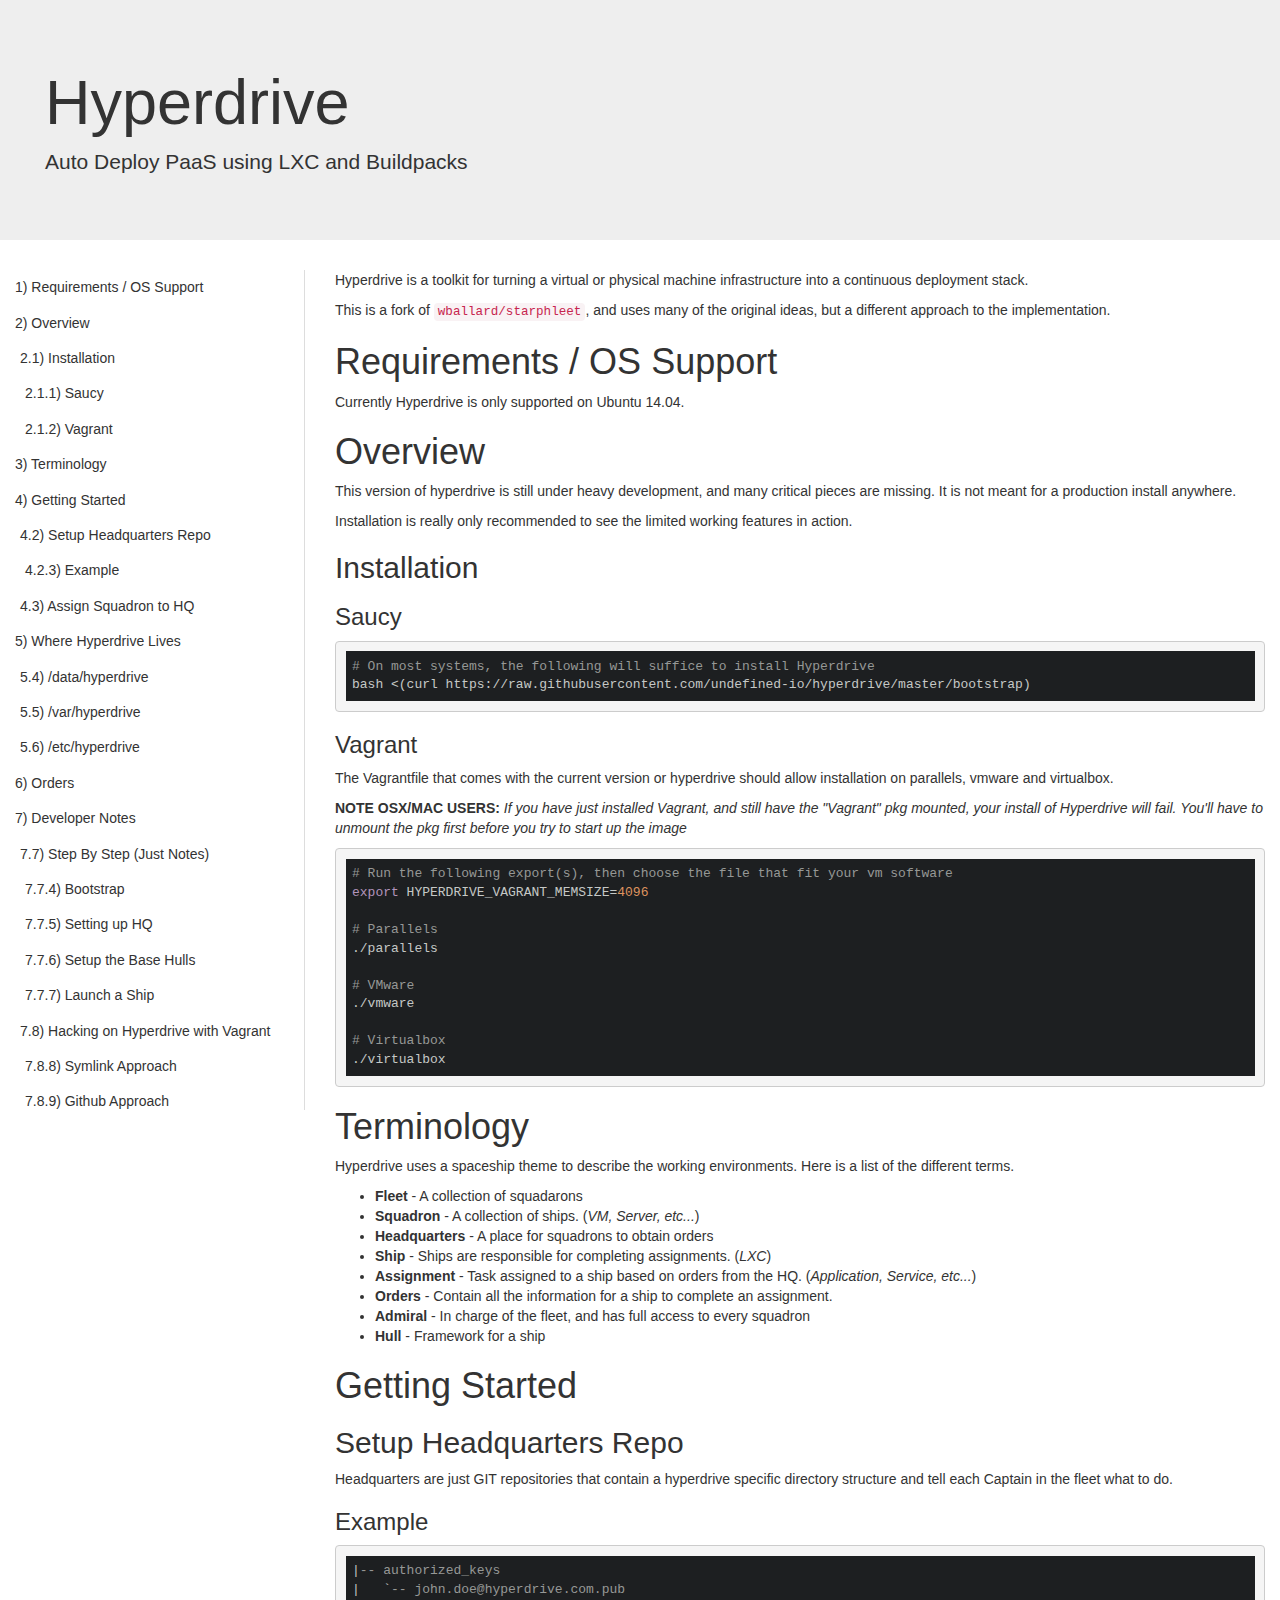
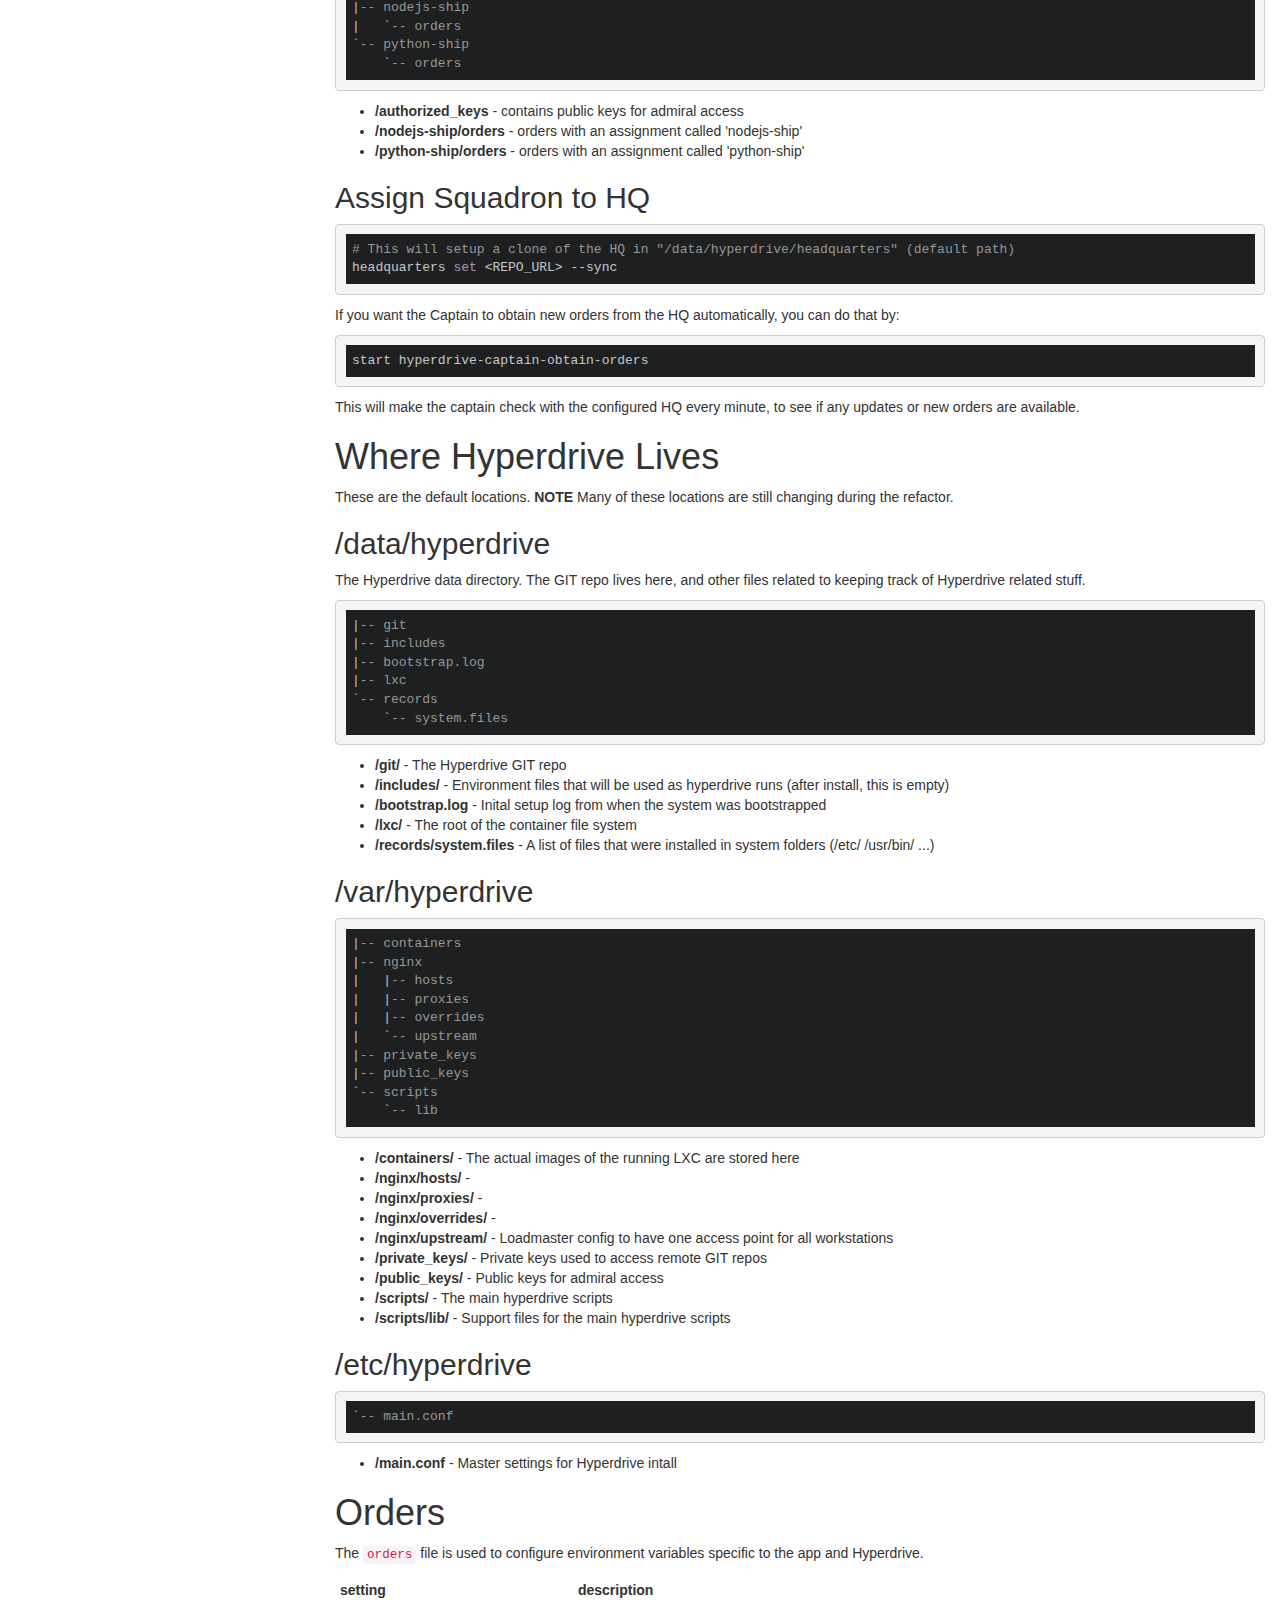
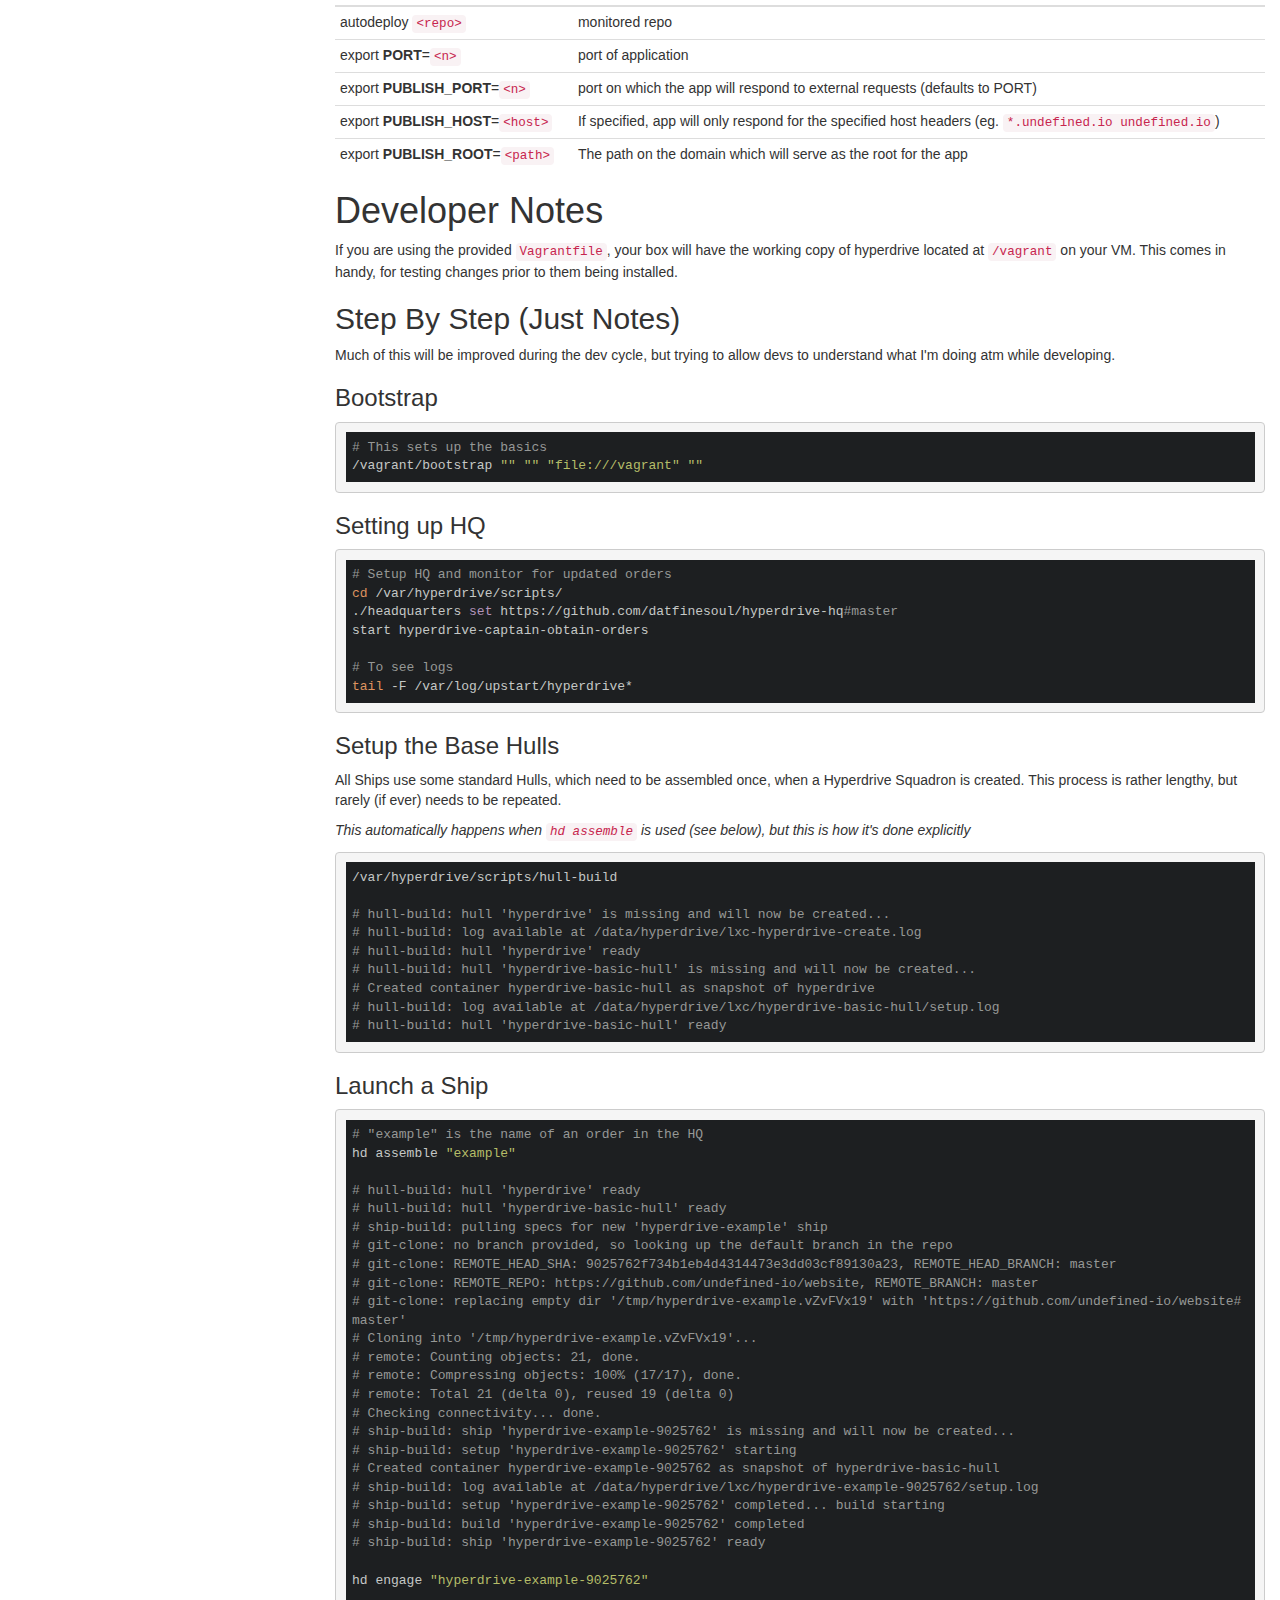
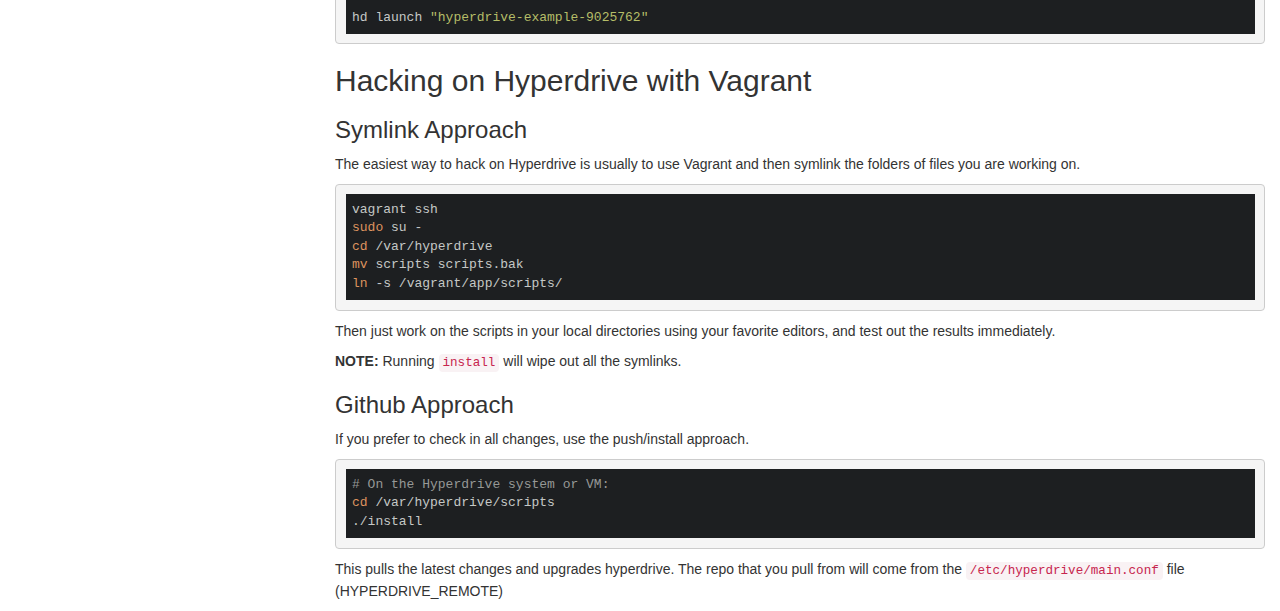
==== index.html @ 00e19277 "add background image and fix title" ====
<!DOCTYPE html>
<html lang="en">
	<head>
		<title>Hyperdrive</title>
		<meta name="viewport" content="width=device-width, initial-scale=1, maximum-scale=1, user-scalable=no">
		<link rel="stylesheet" href="css/bootstrap.css">
		<link rel="stylesheet" href="css/tomorrow-night.css">
		<link rel="stylesheet" href="css/marked-docs.css">
		<style>
			.hyperdrive {
				background-image: url(./images/hyperdrive.png);
				background-position: 0px -80px, center;
				color: white;
				background-repeat: no-repeat;
				background-size: cover;
				opacity: 1;
				background-color: black;
			}
		</style>
	</head>
	<body>
		
<div class="jumbotron">
	<div class="container-fluid">
		<h1>Hyperdrive</h1>
		<p>Auto Deploy PaaS using LXC and Buildpacks</p>
	</div>
</div>

<div class="container-fluid">
	<div class="row">
		
		<div class="col-md-3">
			<div class="toc">
					
					<h1><a href="#toc-0">Requirements / OS Support</a></h1>
					
					<h1><a href="#toc-1">Overview</a></h1>
					
					<h2><a href="#toc-2">Installation</a></h2>
					
					<h3><a href="#toc-3">Saucy</a></h3>
					
					<h3><a href="#toc-4">Vagrant</a></h3>
					
					<h1><a href="#toc-5">Terminology</a></h1>
					
					<h1><a href="#toc-6">Getting Started</a></h1>
					
					<h2><a href="#toc-7">Setup Headquarters Repo</a></h2>
					
					<h3><a href="#toc-8">Example</a></h3>
					
					<h2><a href="#toc-9">Assign Squadron to HQ</a></h2>
					
					<h1><a href="#toc-10">Where Hyperdrive Lives</a></h1>
					
					<h2><a href="#toc-11">/data/hyperdrive</a></h2>
					
					<h2><a href="#toc-12">/var/hyperdrive</a></h2>
					
					<h2><a href="#toc-13">/etc/hyperdrive</a></h2>
					
					<h1><a href="#toc-14">Orders</a></h1>
					
					<h1><a href="#toc-15">Developer Notes</a></h1>
					
					<h2><a href="#toc-16">Step By Step (Just Notes)</a></h2>
					
					<h3><a href="#toc-17">Bootstrap</a></h3>
					
					<h3><a href="#toc-18">Setting up HQ</a></h3>
					
					<h3><a href="#toc-19">Setup the Base Hulls</a></h3>
					
					<h3><a href="#toc-20">Launch a Ship</a></h3>
					
					<h2><a href="#toc-21">Hacking on Hyperdrive with Vagrant</a></h2>
					
					<h3><a href="#toc-22">Symlink Approach</a></h3>
					
					<h3><a href="#toc-23">Github Approach</a></h3>
					
			</div>
		</div>
		<div class="col-md-9">
		
			<p>Hyperdrive is a toolkit for turning a virtual or physical machine infrastructure into a continuous
deployment stack.</p>
<p>This is a fork of <code>wballard/starphleet</code>, and uses many of the original ideas, but a different
approach to the implementation.</p>
<h1 class="anchor" id="toc-0">Requirements / OS Support</h1>
<p>Currently Hyperdrive is only supported on Ubuntu 14.04.</p>
<h1 class="anchor" id="toc-1">Overview</h1>
<p>This version of hyperdrive is still under heavy development, and many critical pieces are missing.
It is not meant for a production install anywhere.</p>
<p>Installation is really only recommended to see the limited working features in action.</p>
<h2 class="anchor" id="toc-2">Installation</h2>
<h3 class="anchor" id="toc-3">Saucy</h3>
<pre><code class="hljs lang-bash"><span class="hljs-comment"># On most systems, the following will suffice to install Hyperdrive</span>
bash &lt;(curl https://raw.githubusercontent.com/undefined-io/hyperdrive/master/bootstrap)
</code></pre>
<h3 class="anchor" id="toc-4">Vagrant</h3>
<p>The Vagrantfile that comes with the current version or hyperdrive should allow installation on
parallels, vmware and virtualbox.</p>
<p><strong>NOTE OSX/MAC USERS:</strong> <em>If you have just installed Vagrant, and still have the &quot;Vagrant&quot; pkg
mounted, your install of Hyperdrive will fail. You&#39;ll have to unmount the pkg first before you try
to start up the image</em></p>
<pre><code class="hljs lang-bash"><span class="hljs-comment"># Run the following export(s), then choose the file that fit your vm software</span>
<span class="hljs-keyword">export</span> HYPERDRIVE_VAGRANT_MEMSIZE=<span class="hljs-number">4096</span>

<span class="hljs-comment"># Parallels</span>
./parallels

<span class="hljs-comment"># VMware</span>
./vmware

<span class="hljs-comment"># Virtualbox</span>
./virtualbox
</code></pre>
<h1 class="anchor" id="toc-5">Terminology</h1>
<p>Hyperdrive uses a spaceship theme to describe the working environments. Here is a list of the different terms.</p>
<ul>
<li><strong>Fleet</strong> - A collection of squadarons</li>
<li><strong>Squadron</strong> - A collection of ships. (<em>VM, Server, etc...</em>)</li>
<li><strong>Headquarters</strong> - A place for squadrons to obtain orders</li>
<li><strong>Ship</strong> - Ships are responsible for completing assignments. (<em>LXC</em>)</li>
<li><strong>Assignment</strong> - Task assigned to a ship based on orders from the HQ. (<em>Application, Service, etc...</em>)</li>
<li><strong>Orders</strong> - Contain all the information for a ship to complete an assignment.</li>
<li><strong>Admiral</strong> - In charge of the fleet, and has full access to every squadron</li>
<li><strong>Hull</strong> - Framework for a ship</li>
</ul>
<h1 class="anchor" id="toc-6">Getting Started</h1>
<h2 class="anchor" id="toc-7">Setup Headquarters Repo</h2>
<p>Headquarters are just GIT repositories that contain a hyperdrive specific directory structure and
tell each Captain in the fleet what to do.</p>
<h3 class="anchor" id="toc-8">Example</h3>
<pre><code class="hljs">|<span class="hljs-comment">-- authorized_keys</span>
|   `<span class="hljs-comment">-- john.doe@hyperdrive.com.pub</span>
|<span class="hljs-comment">-- nodejs-ship</span>
|   `<span class="hljs-comment">-- orders</span>
`<span class="hljs-comment">-- python-ship</span>
    `<span class="hljs-comment">-- orders</span>
</code></pre><ul>
<li><strong>/authorized_keys</strong> - contains public keys for admiral access</li>
<li><strong>/nodejs-ship/orders</strong> - orders with an assignment called &#39;nodejs-ship&#39;</li>
<li><strong>/python-ship/orders</strong> - orders with an assignment called &#39;python-ship&#39;</li>
</ul>
<h2 class="anchor" id="toc-9">Assign Squadron to HQ</h2>
<pre><code class="hljs lang-bash"><span class="hljs-comment"># This will setup a clone of the HQ in "/data/hyperdrive/headquarters" (default path)</span>
headquarters <span class="hljs-keyword">set</span> &lt;REPO_URL&gt; --sync
</code></pre>
<p>If you want the Captain to obtain new orders from the HQ automatically, you can do that by:</p>
<pre><code class="hljs lang-bash">start hyperdrive-captain-obtain-orders
</code></pre>
<p>This will make the captain check with the configured HQ every minute, to see if any updates or new
orders are available.</p>
<h1 class="anchor" id="toc-10">Where Hyperdrive Lives</h1>
<p>These are the default locations. <strong>NOTE</strong> Many of these locations are still changing during the
refactor.</p>
<h2 class="anchor" id="toc-11">/data/hyperdrive</h2>
<p>The Hyperdrive data directory. The GIT repo lives here, and other files related to keeping track of
Hyperdrive related stuff.</p>
<pre><code class="hljs">|<span class="hljs-comment">-- git</span>
|<span class="hljs-comment">-- includes</span>
|<span class="hljs-comment">-- bootstrap.log</span>
|<span class="hljs-comment">-- lxc</span>
`<span class="hljs-comment">-- records</span>
    `<span class="hljs-comment">-- system.files</span>
</code></pre><ul>
<li><strong>/git/</strong> - The Hyperdrive GIT repo</li>
<li><strong>/includes/</strong> - Environment files that will be used as hyperdrive runs (after install, this is empty)</li>
<li><strong>/bootstrap.log</strong> - Inital setup log from when the system was bootstrapped</li>
<li><strong>/lxc/</strong> - The root of the container file system</li>
<li><strong>/records/system.files</strong> - A list of files that were installed in system folders (/etc/ /usr/bin/ ...)</li>
</ul>
<h2 class="anchor" id="toc-12">/var/hyperdrive</h2>
<pre><code class="hljs">|<span class="hljs-comment">-- containers</span>
|<span class="hljs-comment">-- nginx</span>
|   |<span class="hljs-comment">-- hosts</span>
|   |<span class="hljs-comment">-- proxies</span>
|   |<span class="hljs-comment">-- overrides</span>
|   `<span class="hljs-comment">-- upstream</span>
|<span class="hljs-comment">-- private_keys</span>
|<span class="hljs-comment">-- public_keys</span>
`<span class="hljs-comment">-- scripts</span>
    `<span class="hljs-comment">-- lib</span>
</code></pre><ul>
<li><strong>/containers/</strong> - The actual images of the running LXC are stored here</li>
<li><strong>/nginx/hosts/</strong> -</li>
<li><strong>/nginx/proxies/</strong> -</li>
<li><strong>/nginx/overrides/</strong> -</li>
<li><strong>/nginx/upstream/</strong> - Loadmaster config to have one access point for all workstations</li>
<li><strong>/private_keys/</strong> - Private keys used to access remote GIT repos</li>
<li><strong>/public_keys/</strong> - Public keys for admiral access</li>
<li><strong>/scripts/</strong> - The main hyperdrive scripts</li>
<li><strong>/scripts/lib/</strong> - Support files for the main hyperdrive scripts</li>
</ul>
<h2 class="anchor" id="toc-13">/etc/hyperdrive</h2>
<pre><code class="hljs">`<span class="hljs-comment">-- main.conf</span>
</code></pre><ul>
<li><strong>/main.conf</strong> - Master settings for Hyperdrive intall</li>
</ul>
<h1 class="anchor" id="toc-14">Orders</h1>
<p>The <code>orders</code> file is used to configure environment variables specific to the app and Hyperdrive.</p>
<table class="table table-condensed table-hover">
<thead>
<tr>
<th>setting</th>
<th>description</th>
</tr>
</thead>
<tbody>
<tr>
<td>autodeploy <code>&lt;repo&gt;</code></td>
<td>monitored repo</td>
</tr>
<tr>
<td>export <strong>PORT</strong>=<code>&lt;n&gt;</code></td>
<td>port of application</td>
</tr>
<tr>
<td>export <strong>PUBLISH_PORT</strong>=<code>&lt;n&gt;</code></td>
<td>port on which the app will respond to external requests (defaults to PORT)</td>
</tr>
<tr>
<td>export <strong>PUBLISH_HOST</strong>=<code>&lt;host&gt;</code></td>
<td>If specified, app will only respond for the specified host headers (eg. <code>*.undefined.io undefined.io</code>)</td>
</tr>
<tr>
<td>export <strong>PUBLISH_ROOT</strong>=<code>&lt;path&gt;</code></td>
<td>The path on the domain which will serve as the root for the app</td>
</tr>
</tbody>
</table>
<h1 class="anchor" id="toc-15">Developer Notes</h1>
<p>If you are using the provided <code>Vagrantfile</code>, your box will have the working copy of hyperdrive
located at <code>/vagrant</code> on your VM. This comes in handy, for testing changes prior to them being installed.</p>
<h2 class="anchor" id="toc-16">Step By Step (Just Notes)</h2>
<p>Much of this will be improved during the dev cycle, but trying to allow devs to understand what I&#39;m
doing atm while developing.</p>
<h3 class="anchor" id="toc-17">Bootstrap</h3>
<pre><code class="hljs lang-bash"><span class="hljs-comment"># This sets up the basics</span>
/vagrant/bootstrap <span class="hljs-string">""</span> <span class="hljs-string">""</span> <span class="hljs-string">"file:///vagrant"</span> <span class="hljs-string">""</span>
</code></pre>
<h3 class="anchor" id="toc-18">Setting up HQ</h3>
<pre><code class="hljs lang-bash"><span class="hljs-comment"># Setup HQ and monitor for updated orders</span>
<span class="hljs-built_in">cd</span> /var/hyperdrive/scripts/
./headquarters <span class="hljs-keyword">set</span> https://github.com/datfinesoul/hyperdrive-hq<span class="hljs-comment">#master</span>
start hyperdrive-captain-obtain-orders

<span class="hljs-comment"># To see logs</span>
<span class="hljs-built_in">tail</span> -F /var/log/upstart/hyperdrive*
</code></pre>
<h3 class="anchor" id="toc-19">Setup the Base Hulls</h3>
<p>All Ships use some standard Hulls, which need to be assembled once, when a Hyperdrive
Squadron is created.  This process is rather lengthy, but rarely (if ever) needs to be repeated.</p>
<p><em>This automatically happens when <code>hd assemble</code> is used (see below), but this is how it&#39;s done
explicitly</em></p>
<pre><code class="hljs lang-bash">/var/hyperdrive/scripts/hull-build

<span class="hljs-comment"># hull-build: hull 'hyperdrive' is missing and will now be created...</span>
<span class="hljs-comment"># hull-build: log available at /data/hyperdrive/lxc-hyperdrive-create.log</span>
<span class="hljs-comment"># hull-build: hull 'hyperdrive' ready</span>
<span class="hljs-comment"># hull-build: hull 'hyperdrive-basic-hull' is missing and will now be created...</span>
<span class="hljs-comment"># Created container hyperdrive-basic-hull as snapshot of hyperdrive</span>
<span class="hljs-comment"># hull-build: log available at /data/hyperdrive/lxc/hyperdrive-basic-hull/setup.log</span>
<span class="hljs-comment"># hull-build: hull 'hyperdrive-basic-hull' ready</span>
</code></pre>
<h3 class="anchor" id="toc-20">Launch a Ship</h3>
<pre><code class="hljs lang-bash"><span class="hljs-comment"># "example" is the name of an order in the HQ</span>
hd assemble <span class="hljs-string">"example"</span>

<span class="hljs-comment"># hull-build: hull 'hyperdrive' ready</span>
<span class="hljs-comment"># hull-build: hull 'hyperdrive-basic-hull' ready</span>
<span class="hljs-comment"># ship-build: pulling specs for new 'hyperdrive-example' ship</span>
<span class="hljs-comment"># git-clone: no branch provided, so looking up the default branch in the repo</span>
<span class="hljs-comment"># git-clone: REMOTE_HEAD_SHA: 9025762f734b1eb4d4314473e3dd03cf89130a23, REMOTE_HEAD_BRANCH: master</span>
<span class="hljs-comment"># git-clone: REMOTE_REPO: https://github.com/undefined-io/website, REMOTE_BRANCH: master</span>
<span class="hljs-comment"># git-clone: replacing empty dir '/tmp/hyperdrive-example.vZvFVx19' with 'https://github.com/undefined-io/website#master'</span>
<span class="hljs-comment"># Cloning into '/tmp/hyperdrive-example.vZvFVx19'...</span>
<span class="hljs-comment"># remote: Counting objects: 21, done.</span>
<span class="hljs-comment"># remote: Compressing objects: 100% (17/17), done.</span>
<span class="hljs-comment"># remote: Total 21 (delta 0), reused 19 (delta 0)</span>
<span class="hljs-comment"># Checking connectivity... done.</span>
<span class="hljs-comment"># ship-build: ship 'hyperdrive-example-9025762' is missing and will now be created...</span>
<span class="hljs-comment"># ship-build: setup 'hyperdrive-example-9025762' starting</span>
<span class="hljs-comment"># Created container hyperdrive-example-9025762 as snapshot of hyperdrive-basic-hull</span>
<span class="hljs-comment"># ship-build: log available at /data/hyperdrive/lxc/hyperdrive-example-9025762/setup.log</span>
<span class="hljs-comment"># ship-build: setup 'hyperdrive-example-9025762' completed... build starting</span>
<span class="hljs-comment"># ship-build: build 'hyperdrive-example-9025762' completed</span>
<span class="hljs-comment"># ship-build: ship 'hyperdrive-example-9025762' ready</span>

hd engage <span class="hljs-string">"hyperdrive-example-9025762"</span>

hd launch <span class="hljs-string">"hyperdrive-example-9025762"</span>
</code></pre>
<h2 class="anchor" id="toc-21">Hacking on Hyperdrive with Vagrant</h2>
<h3 class="anchor" id="toc-22">Symlink Approach</h3>
<p>The easiest way to hack on Hyperdrive is usually to use Vagrant and then symlink the folders of files you are working on.</p>
<pre><code class="hljs lang-bash">vagrant ssh
<span class="hljs-built_in">sudo</span> su -
<span class="hljs-built_in">cd</span> /var/hyperdrive
<span class="hljs-built_in">mv</span> scripts scripts.bak
<span class="hljs-built_in">ln</span> <span class="hljs-operator">-s</span> /vagrant/app/scripts/
</code></pre>
<p>Then just work on the scripts in your local directories using your favorite editors, and test out the results immediately.</p>
<p><strong>NOTE:</strong> Running <code>install</code> will wipe out all the symlinks.</p>
<h3 class="anchor" id="toc-23">Github Approach</h3>
<p>If you prefer to check in all changes, use the push/install approach.</p>
<pre><code class="hljs lang-bash"><span class="hljs-comment"># On the Hyperdrive system or VM:</span>
<span class="hljs-built_in">cd</span> /var/hyperdrive/scripts
./install
</code></pre>
<p>This pulls the latest changes and upgrades hyperdrive. The repo that you pull from will come from the <code>/etc/hyperdrive/main.conf</code> file (HYPERDRIVE_REMOTE)</p>

		</div>
	</div>
</div>

	</body>
</html>
---- css/tomorrow-night.css ----
/* Tomorrow Night Theme */
/* http://jmblog.github.com/color-themes-for-google-code-highlightjs */
/* Original theme - https://github.com/chriskempson/tomorrow-theme */
/* http://jmblog.github.com/color-themes-for-google-code-highlightjs */

/* Tomorrow Comment */
.hljs-comment,
.hljs-title {
  color: #969896;
}

/* Tomorrow Red */
.hljs-variable,
.hljs-attribute,
.hljs-tag,
.hljs-regexp,
.ruby .hljs-constant,
.xml .hljs-tag .hljs-title,
.xml .hljs-pi,
.xml .hljs-doctype,
.html .hljs-doctype,
.css .hljs-id,
.css .hljs-class,
.css .hljs-pseudo {
  color: #cc6666;
}

/* Tomorrow Orange */
.hljs-number,
.hljs-preprocessor,
.hljs-pragma,
.hljs-built_in,
.hljs-literal,
.hljs-params,
.hljs-constant {
  color: #de935f;
}

/* Tomorrow Yellow */
.ruby .hljs-class .hljs-title,
.css .hljs-rules .hljs-attribute {
  color: #f0c674;
}

/* Tomorrow Green */
.hljs-string,
.hljs-value,
.hljs-inheritance,
.hljs-header,
.ruby .hljs-symbol,
.xml .hljs-cdata {
  color: #b5bd68;
}

/* Tomorrow Aqua */
.css .hljs-hexcolor {
  color: #8abeb7;
}

/* Tomorrow Blue */
.hljs-function,
.python .hljs-decorator,
.python .hljs-title,
.ruby .hljs-function .hljs-title,
.ruby .hljs-title .hljs-keyword,
.perl .hljs-sub,
.javascript .hljs-title,
.coffeescript .hljs-title {
  color: #81a2be;
}

/* Tomorrow Purple */
.hljs-keyword,
.javascript .hljs-function {
  color: #b294bb;
}

.hljs {
  display: block;
  overflow-x: auto;
  background: #1d1f21;
  color: #c5c8c6;
  padding: 0.5em;
  -webkit-text-size-adjust: none;
}

.coffeescript .javascript,
.javascript .xml,
.tex .hljs-formula,
.xml .javascript,
.xml .vbscript,
.xml .css,
.xml .hljs-cdata {
  opacity: 0.5;
}
---- css/marked-docs.css ----
html {
  overflow: -moz-scrollbars-vertical;
  overflow-y: scroll;
}
div.row h1:first-child {
  margin-top: 0;
}
h1 a, h2 a, h3 a, h4 a, h5 a, h6 a {
  color: currentcolor;
  border-bottom-color: currentcolor;
}
.toc {
  counter-reset: h1 h2 h3 h4 h5 h6;
  padding: 10px 10px 0 0;
  border-right: 1px solid #ddd;
}
.toc h1 {
  font-size: 1em;
  margin-left: 0px;
  counter-reset: h2 h3 h4 h5 h6;
}
.toc h1:before {
  counter-increment: h1;
  content: counter(h1) ") ";
}
.toc h2 {
  font-size: 1em;
  margin-left: 5px;
  counter-reset: h3 h4 h5 h6;
}
.toc h2:before {
  counter-increment: h2;
  content: counter(h1) "." counter(h2) ") ";
}
.toc h3 {
  font-size: 1em;
  margin-left: 10px;
  counter-reset: h4 h5 h6;
}
.toc h3:before {
  counter-increment: h3;
  content: counter(h1) "." counter(h2) "." counter(h3)  ") ";
}
.toc h4 {
  font-size: 1em;
  margin-left: 15px;
  counter-reset: h5 h6;
}
.toc h4:before {
  counter-increment: h4;
  content: counter(h1) "." counter(h2) "." counter(h3) "." counter(h4) ") ";
}
.toc h5 {
  font-size: 1em;
  margin-left: 20px;
  counter-reset: h6;
}
.toc h5:before {
  counter-increment: h5;
  content: counter(h1) "." counter(h2) "." counter(h3) "." counter(h4) "." counter(h5) ") ";
}
.toc h6 {
  font-size: 1em;
  margin-left: 25px;
}
.toc h6:before {
  counter-increment: h6;
  content: counter(h1) "." counter(h2) "." counter(h3) "." counter(h4) "." counter(h5) "." counter(h6) ") ";
}
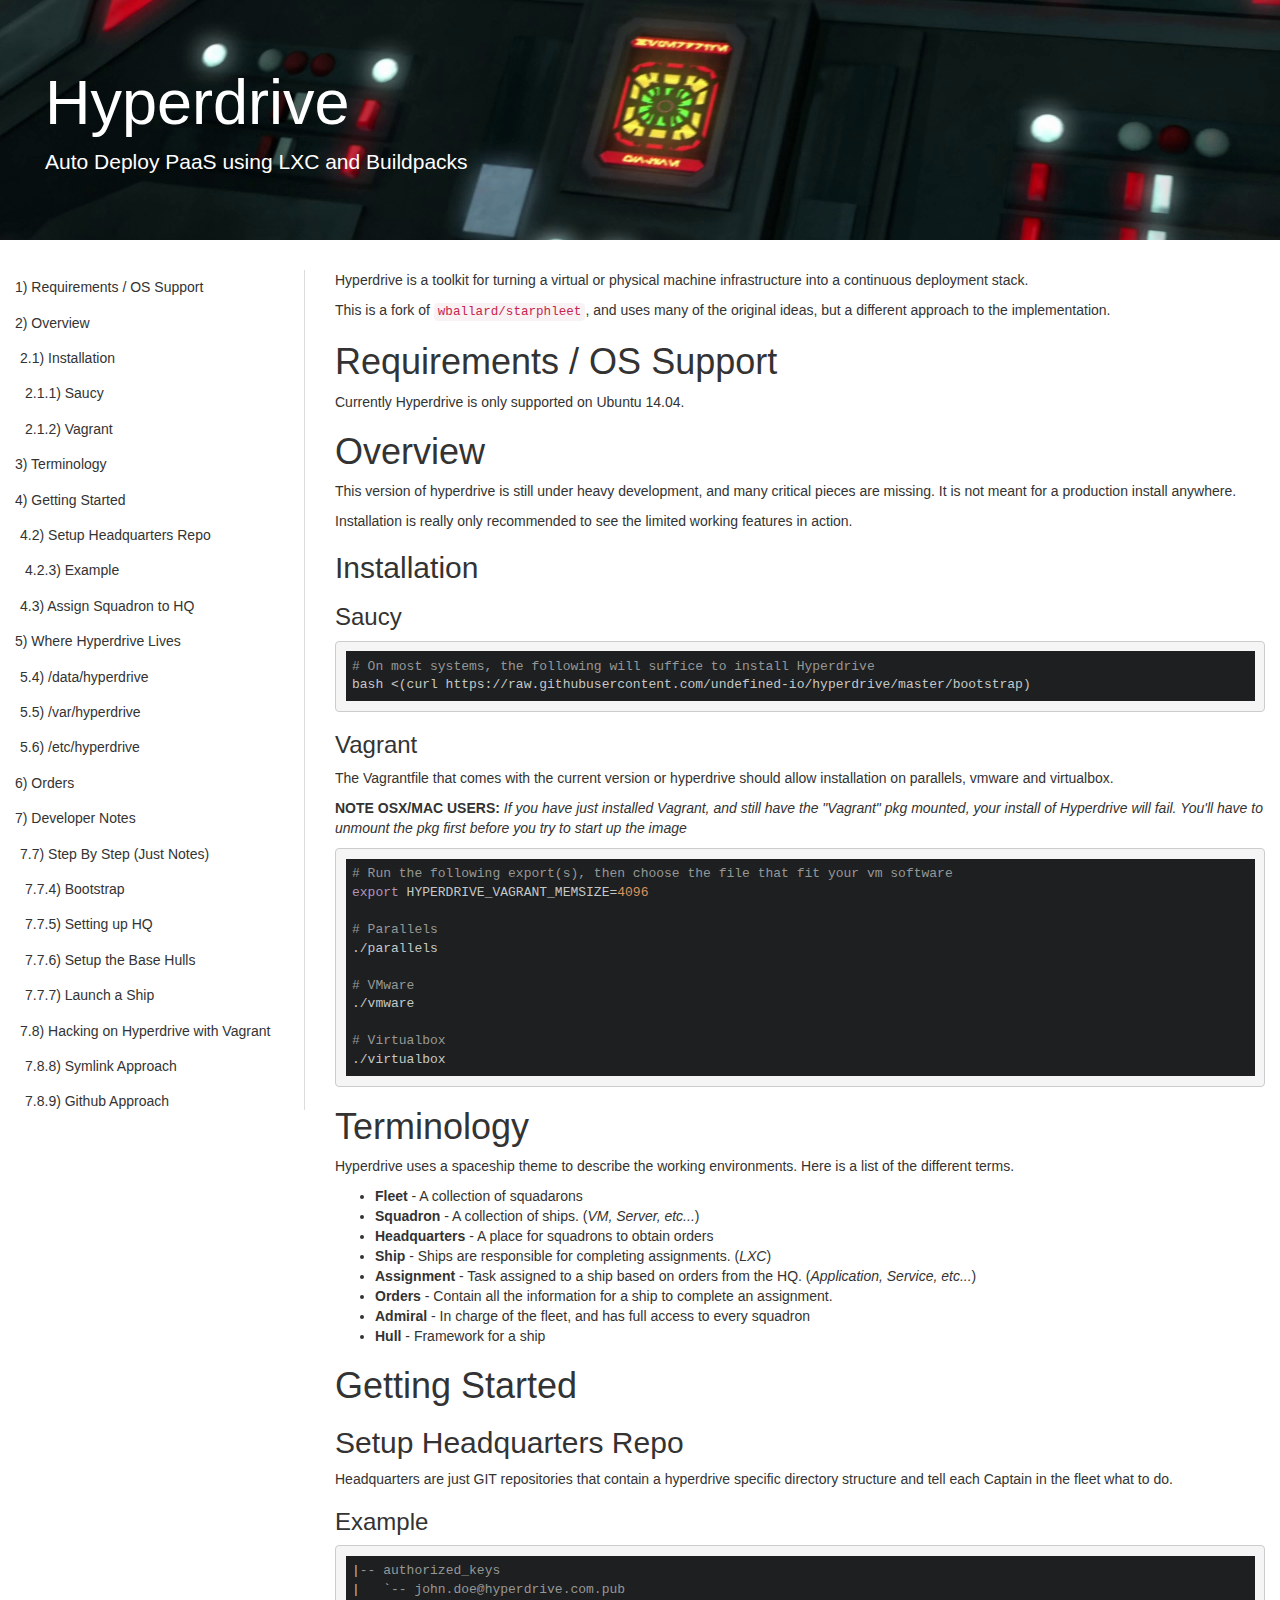
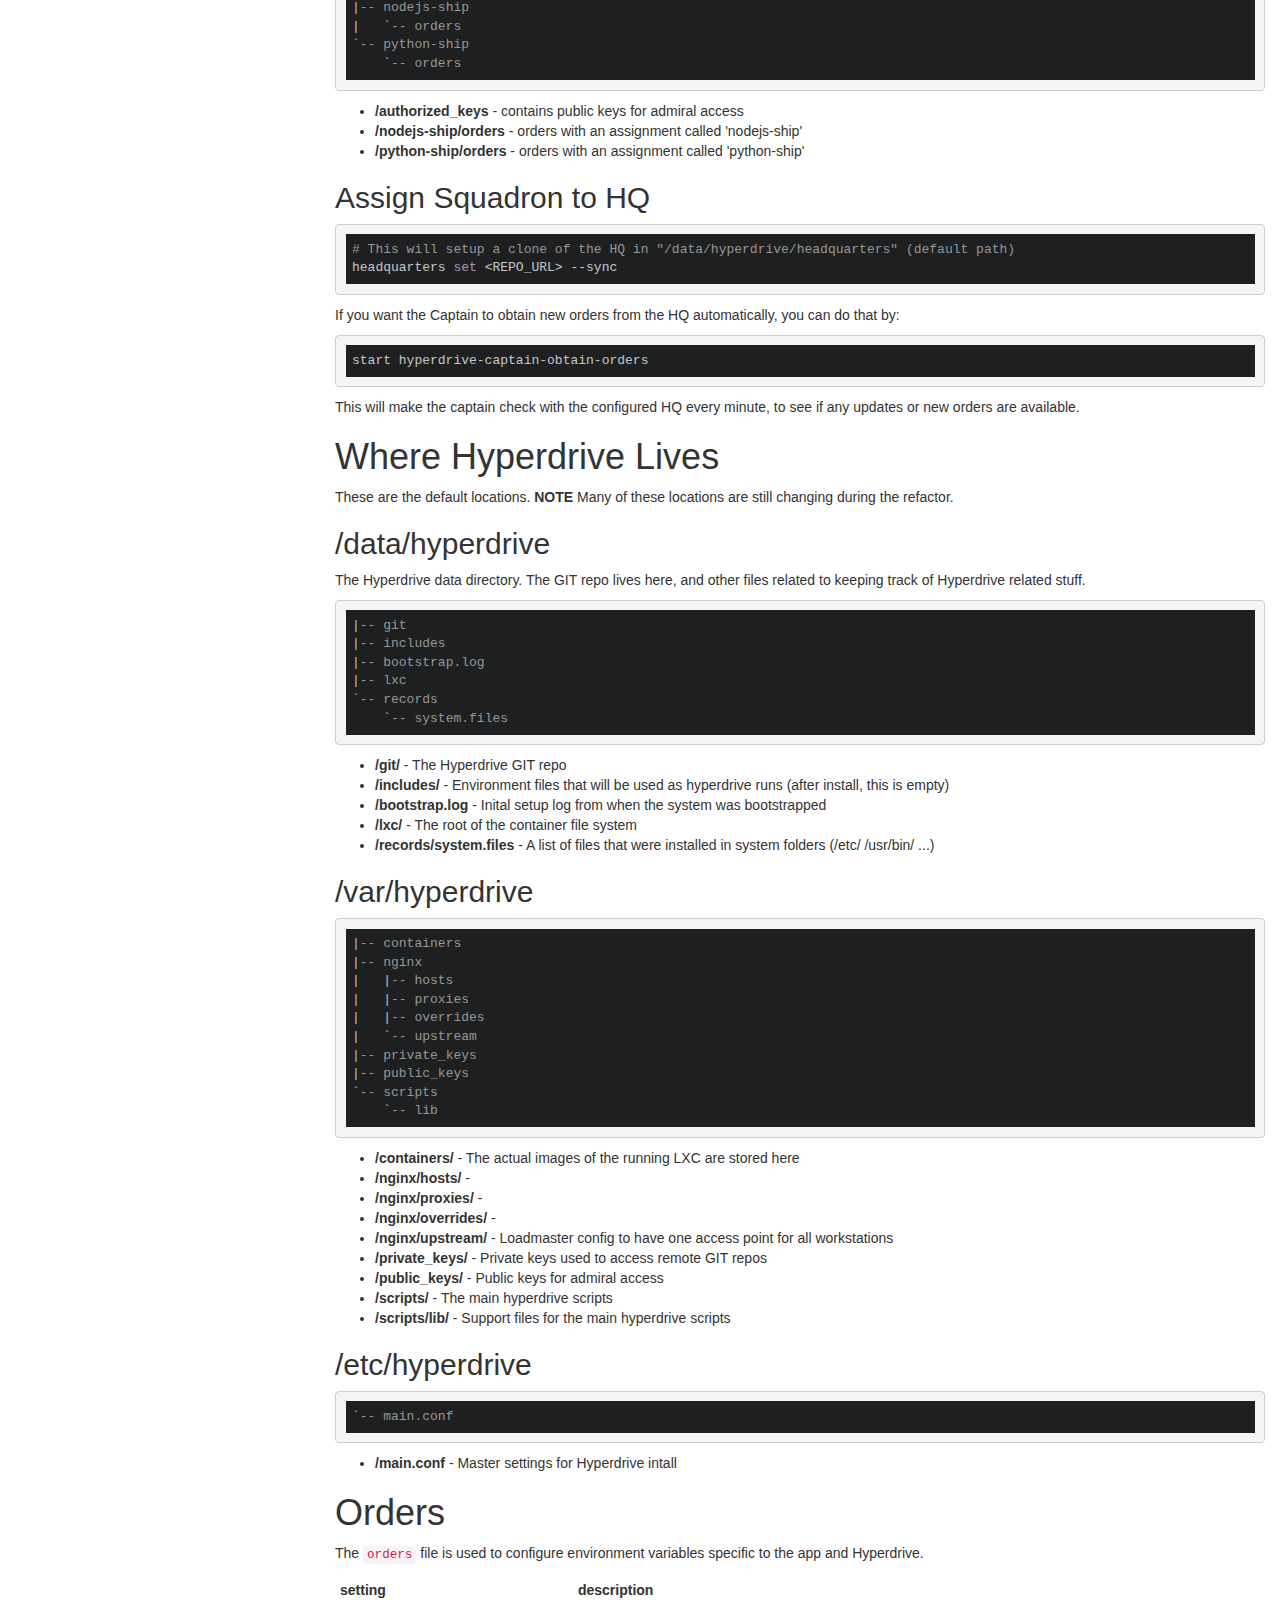
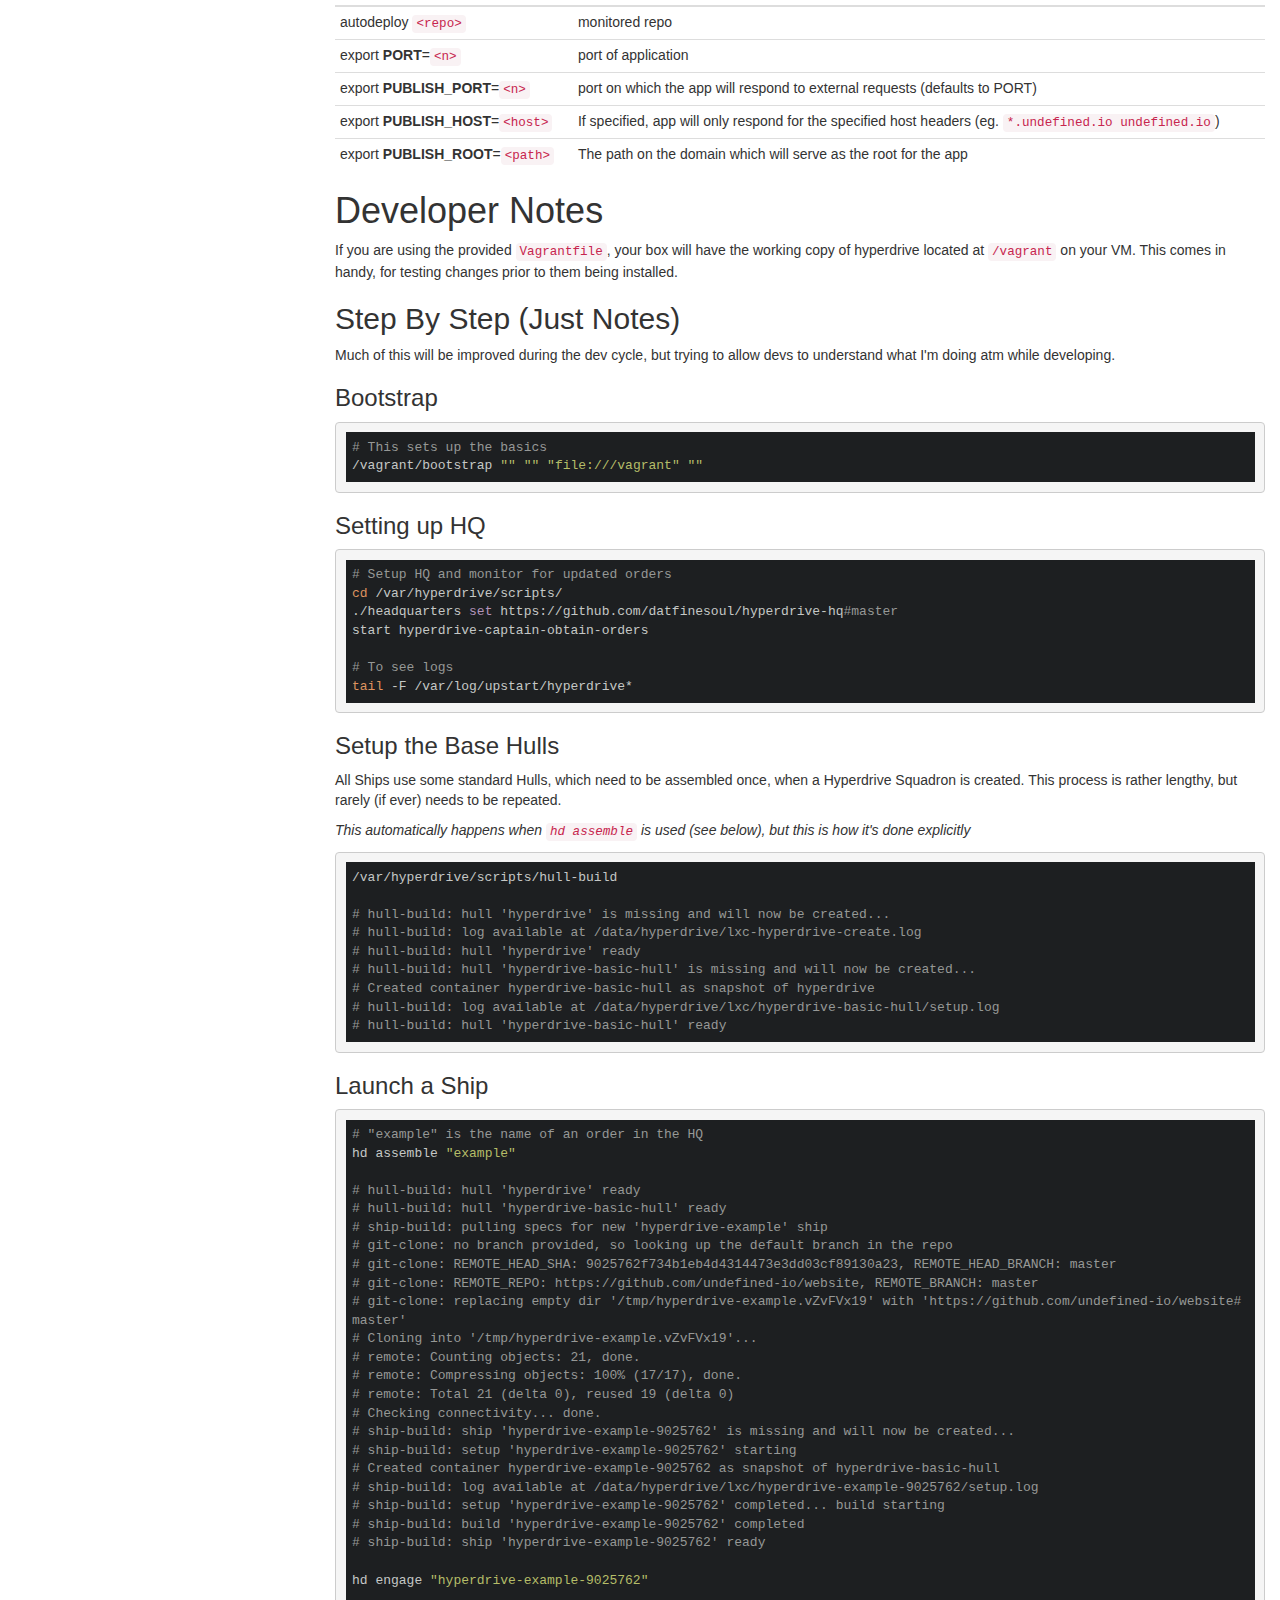
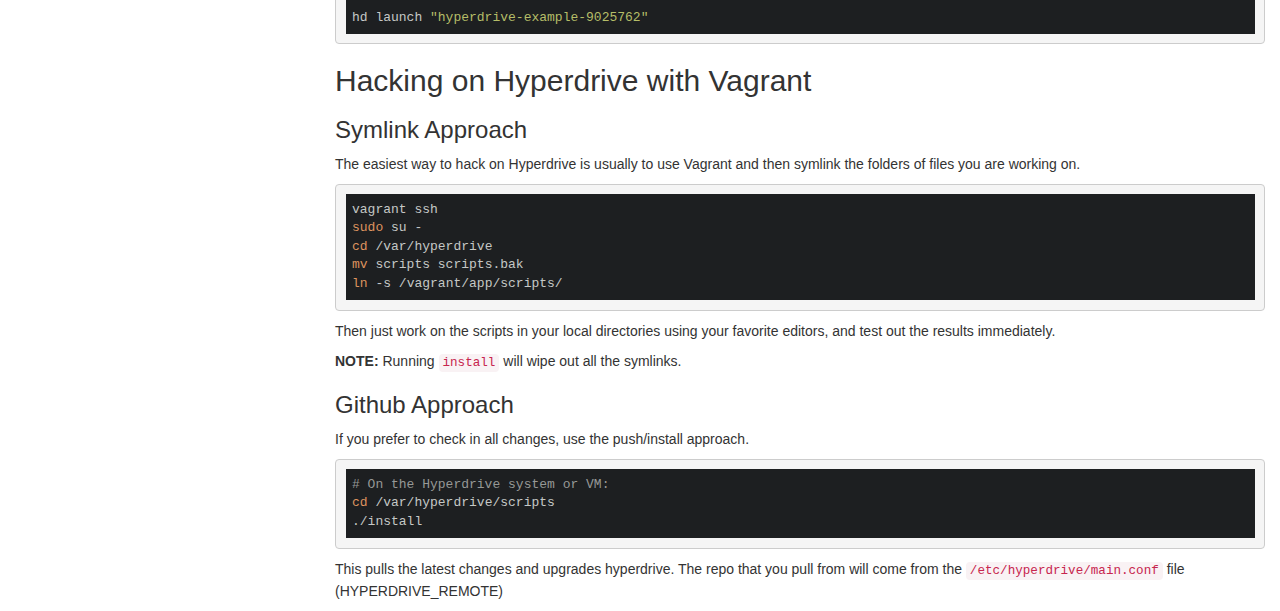
==== commit 32d5ce11: "add missed class" ====
--- a/index.html
+++ b/index.html
@@ -20,7 +20,7 @@
 	</head>
 	<body>
 		
-<div class="jumbotron">
+<div class="jumbotron hyperdrive">
 	<div class="container-fluid">
 		<h1>Hyperdrive</h1>
 		<p>Auto Deploy PaaS using LXC and Buildpacks</p>
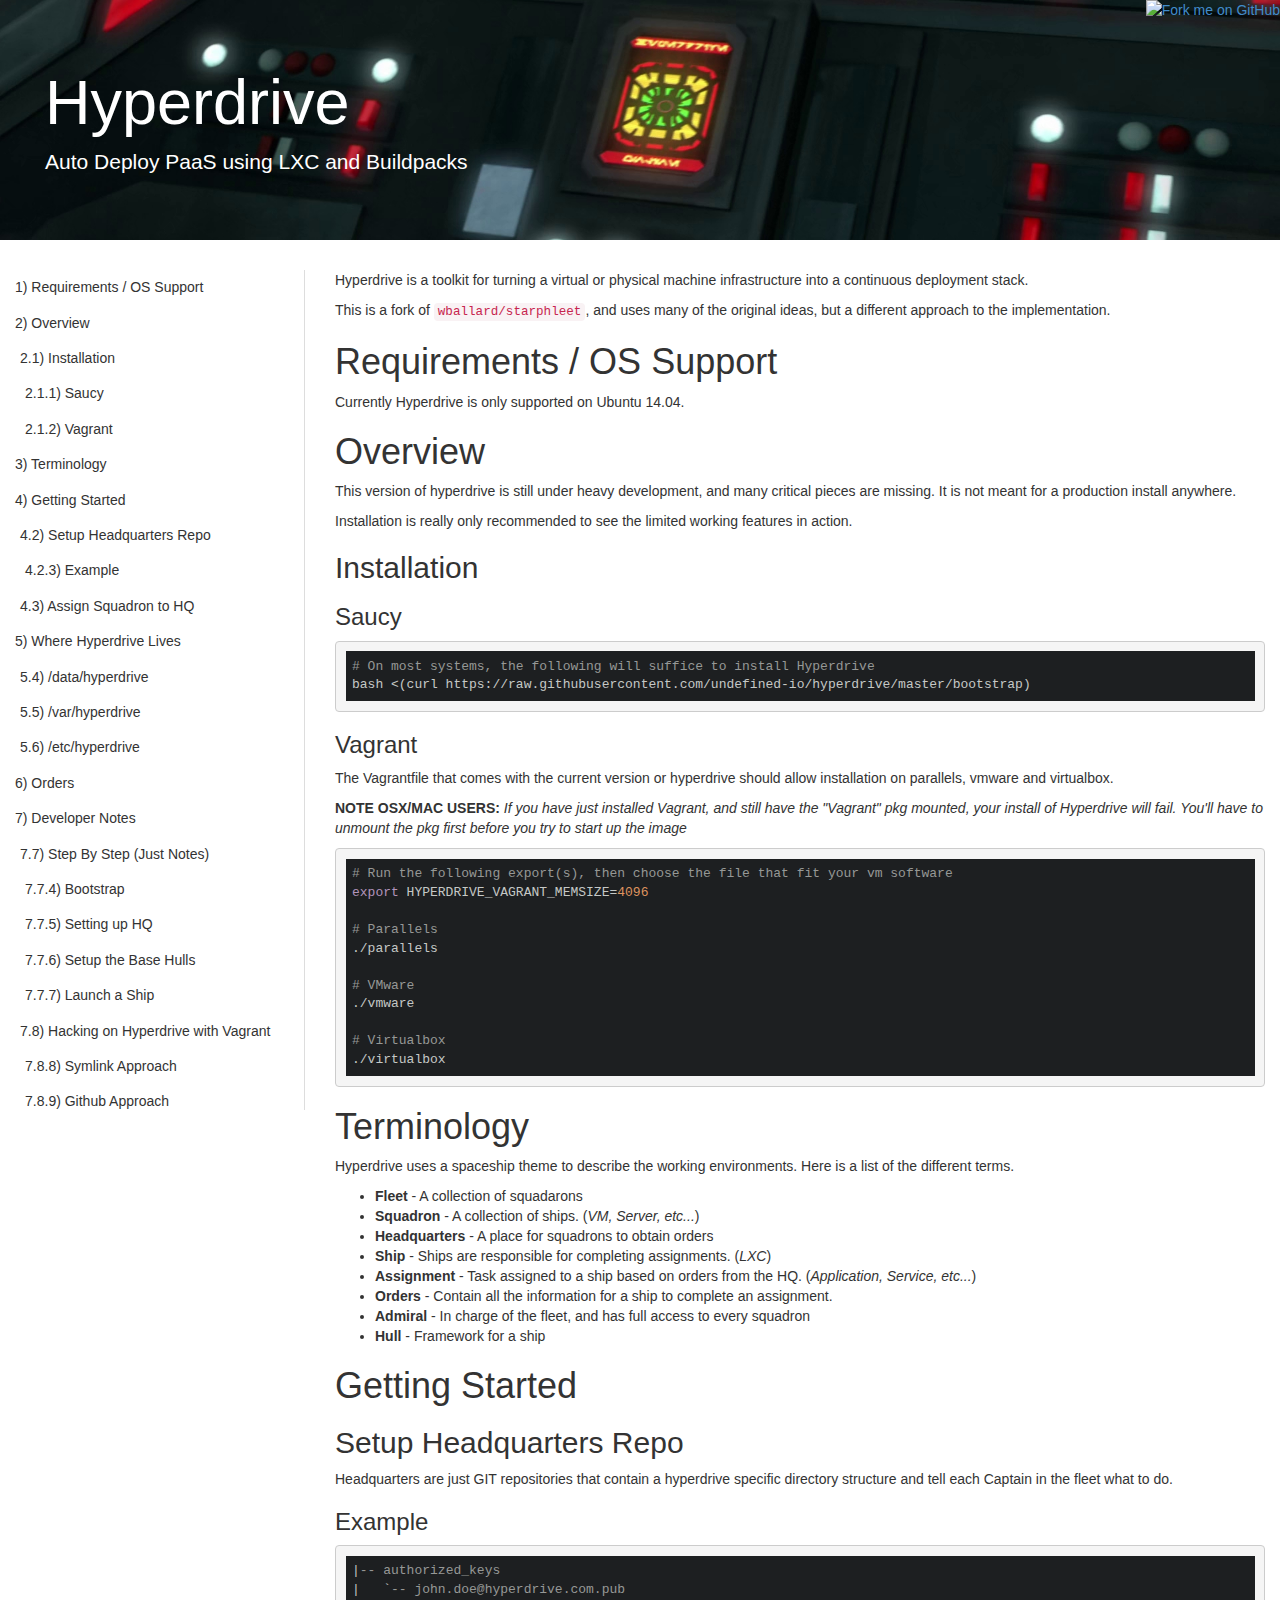
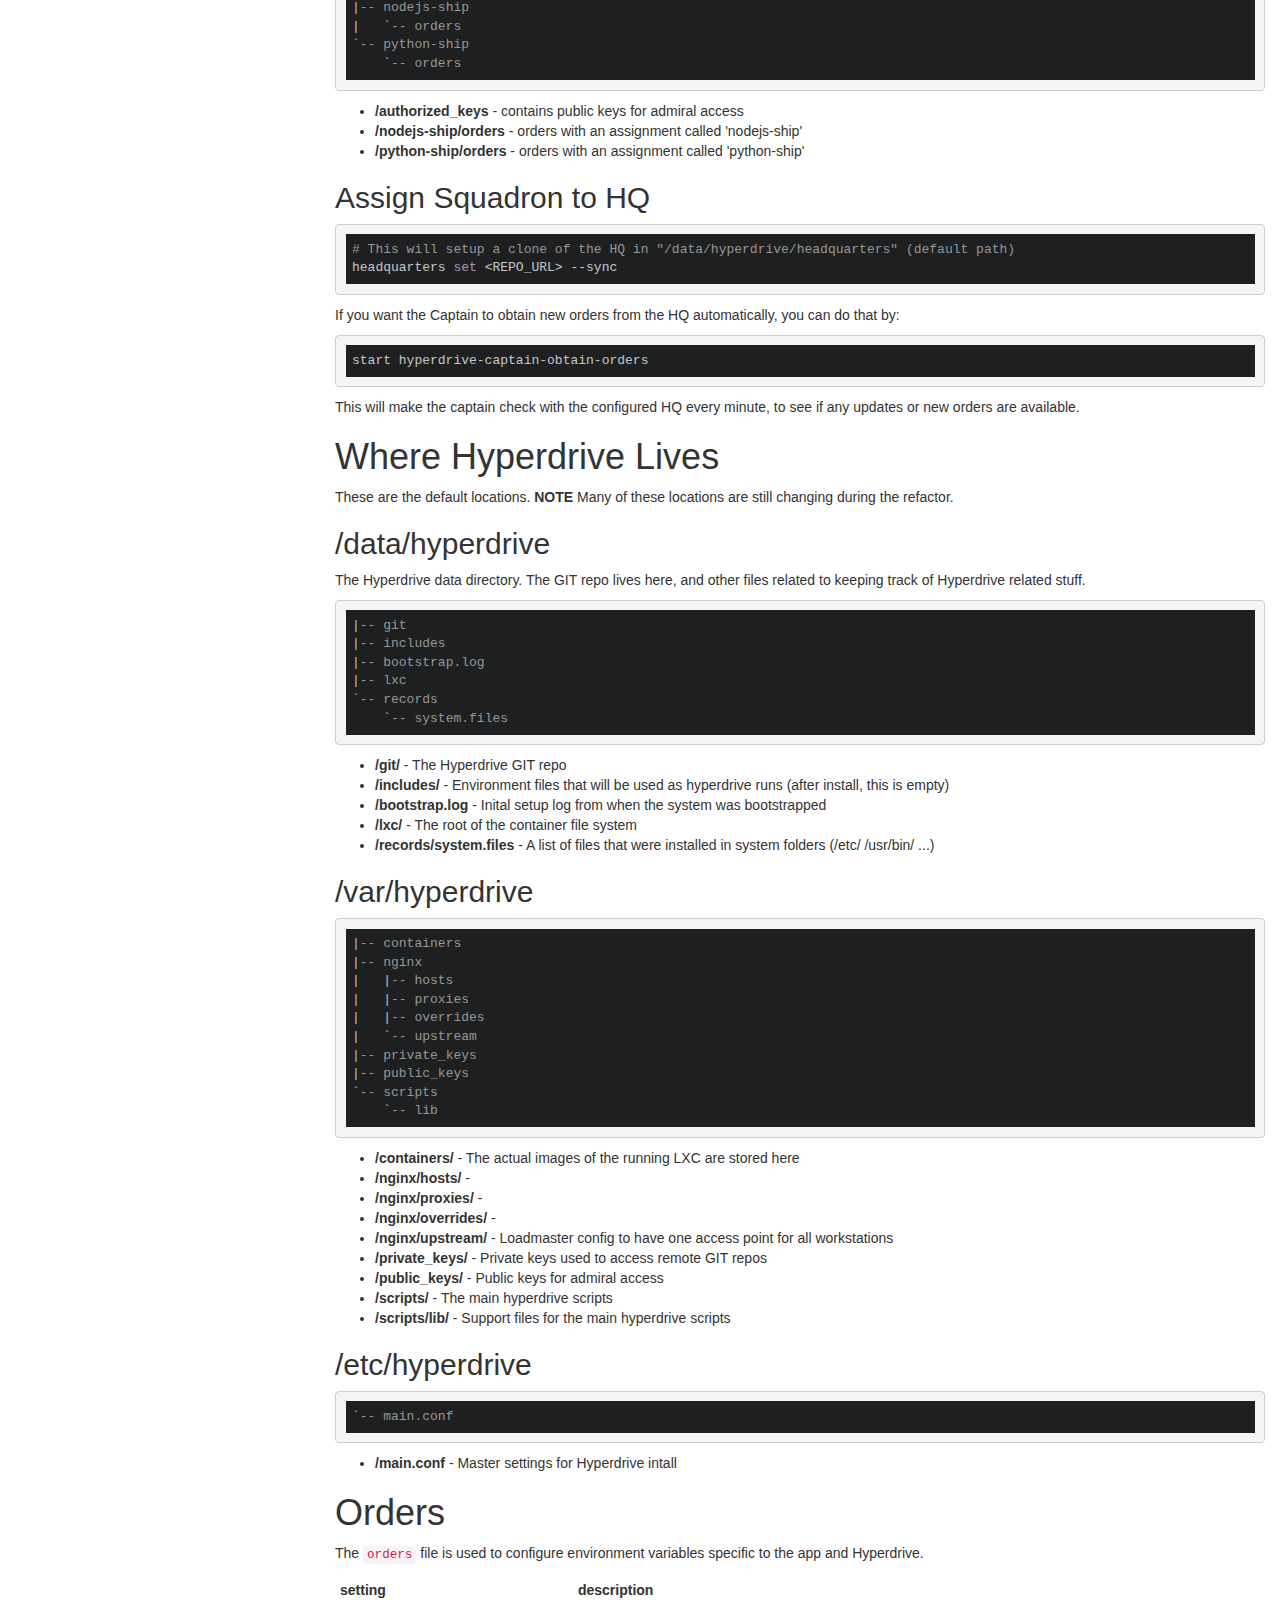
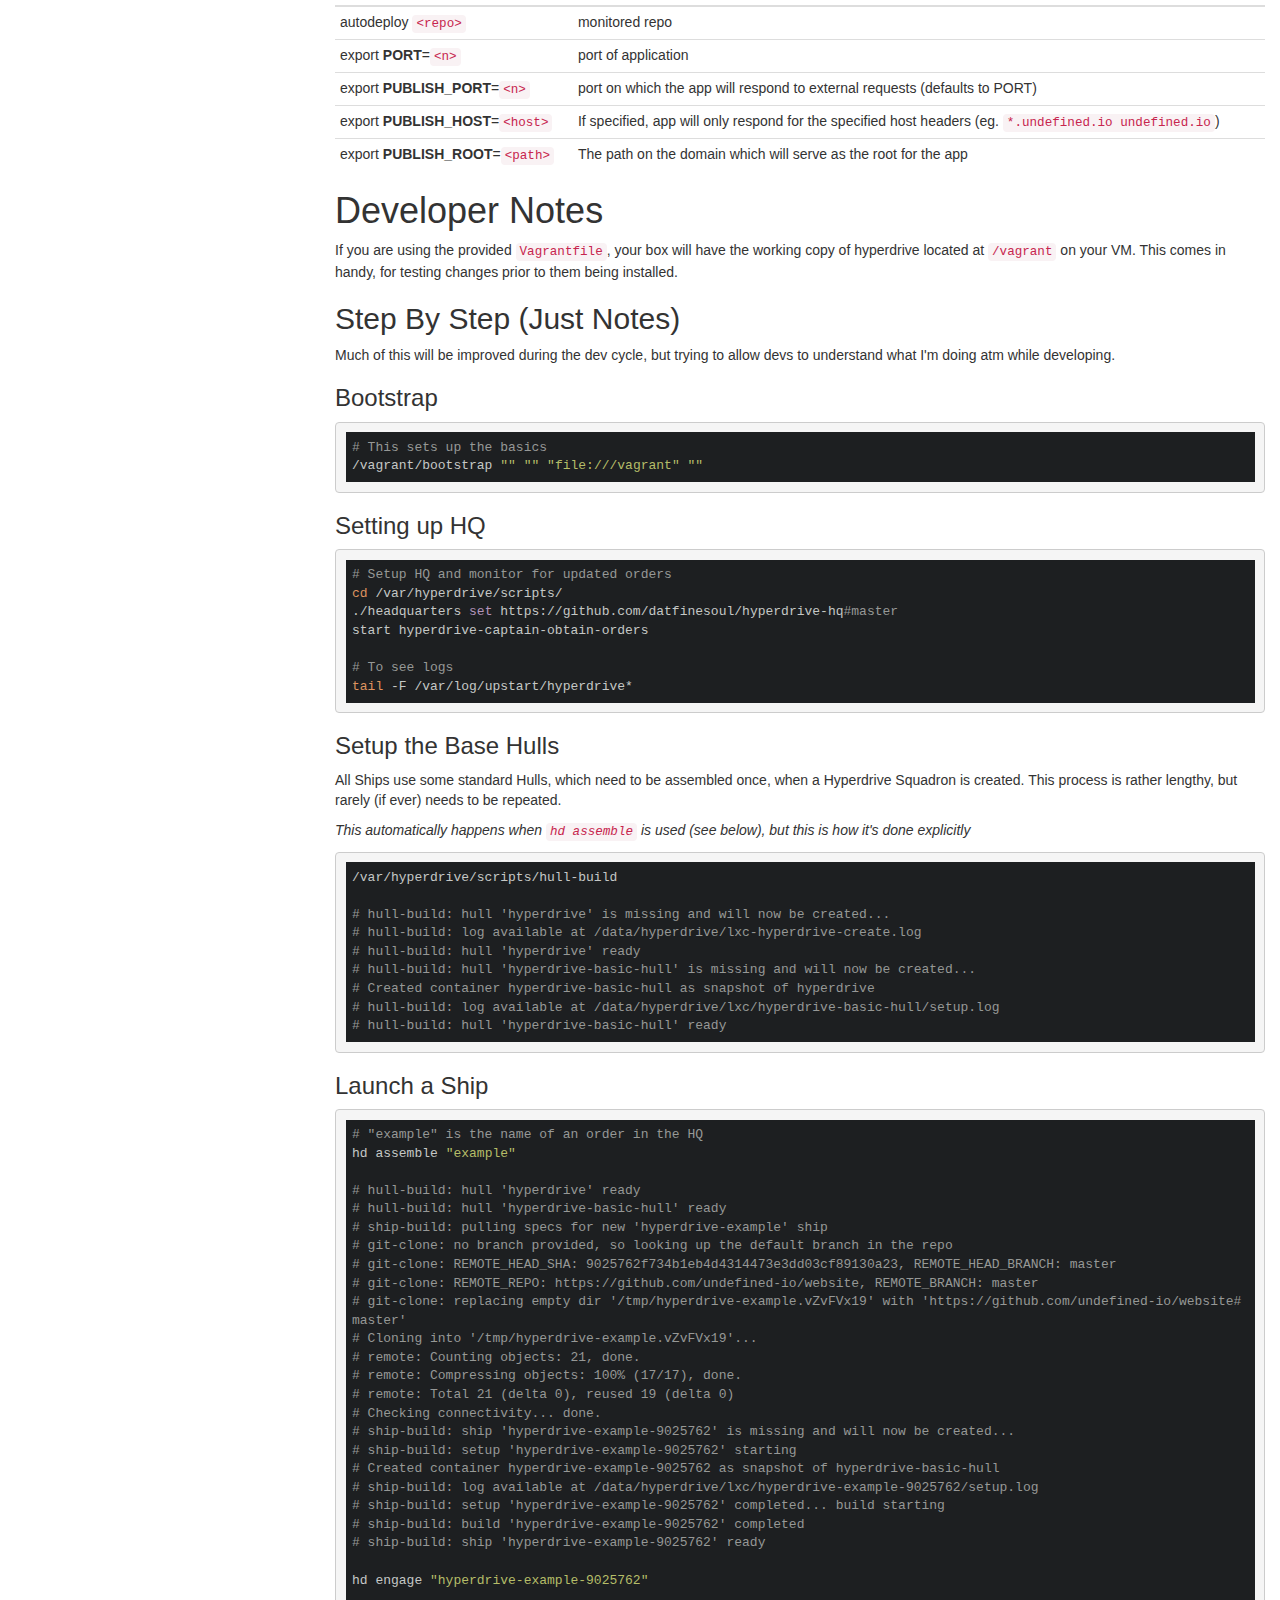
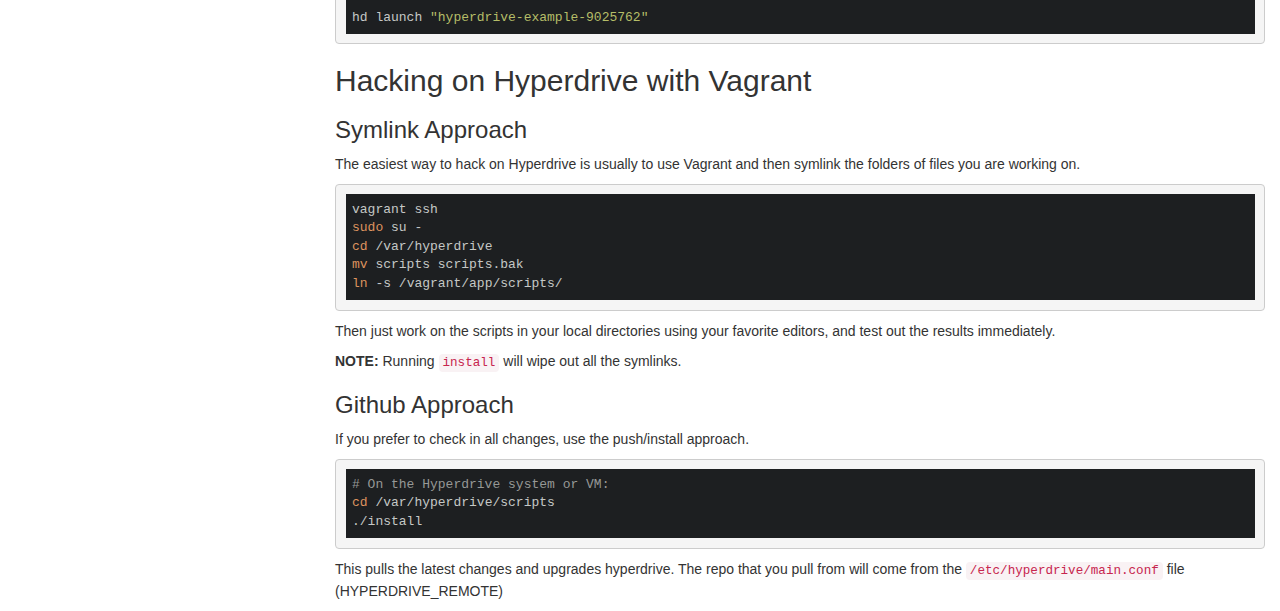
==== commit 792892fe: "add fork me ribbon" ====
--- a/index.html
+++ b/index.html
@@ -20,6 +20,7 @@
 	</head>
 	<body>
 		
+<a href="https://github.com/undefined-io/hyperdrive"><img style="position: absolute; top: 0; right: 0; border: 0;" src="https://camo.githubusercontent.com/38ef81f8aca64bb9a64448d0d70f1308ef5341ab/68747470733a2f2f73332e616d617a6f6e6177732e636f6d2f6769746875622f726962626f6e732f666f726b6d655f72696768745f6461726b626c75655f3132313632312e706e67" alt="Fork me on GitHub" data-canonical-src="https://s3.amazonaws.com/github/ribbons/forkme_right_darkblue_121621.png"></a>
 <div class="jumbotron hyperdrive">
 	<div class="container-fluid">
 		<h1>Hyperdrive</h1>
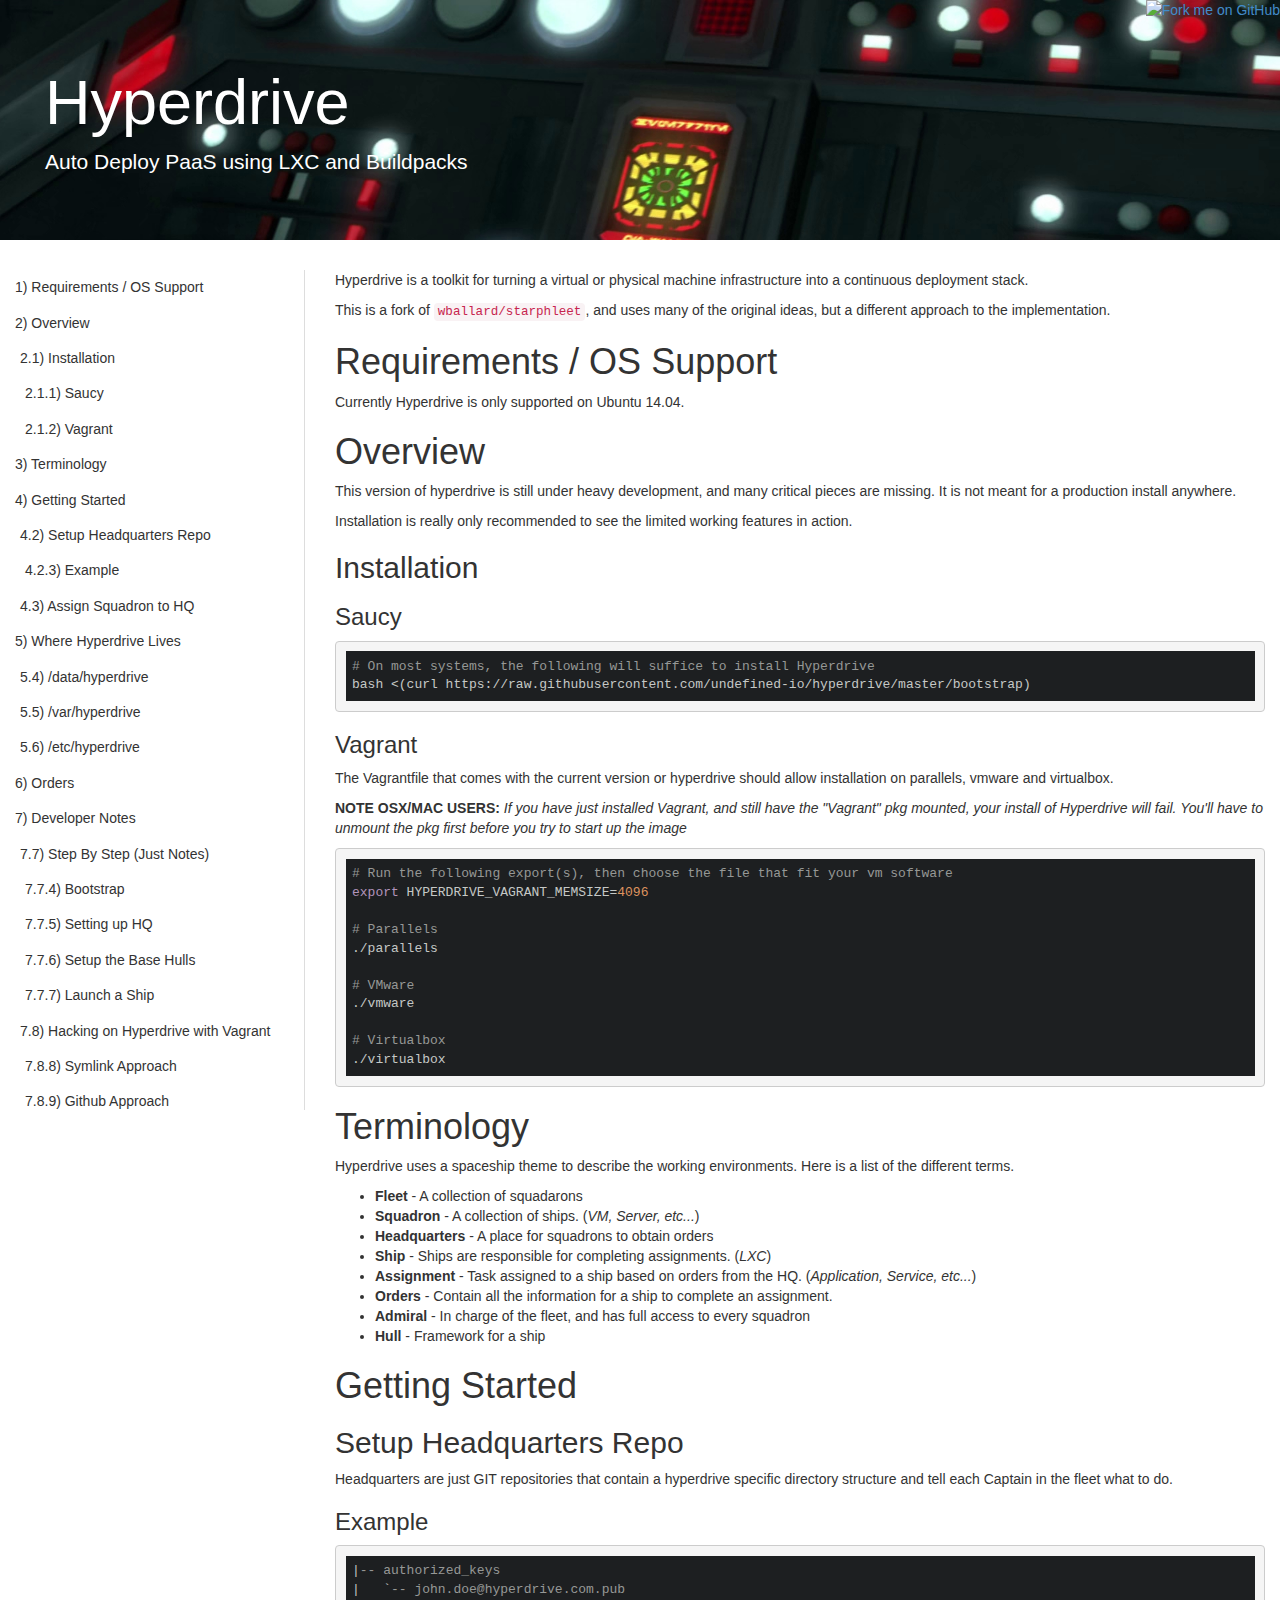
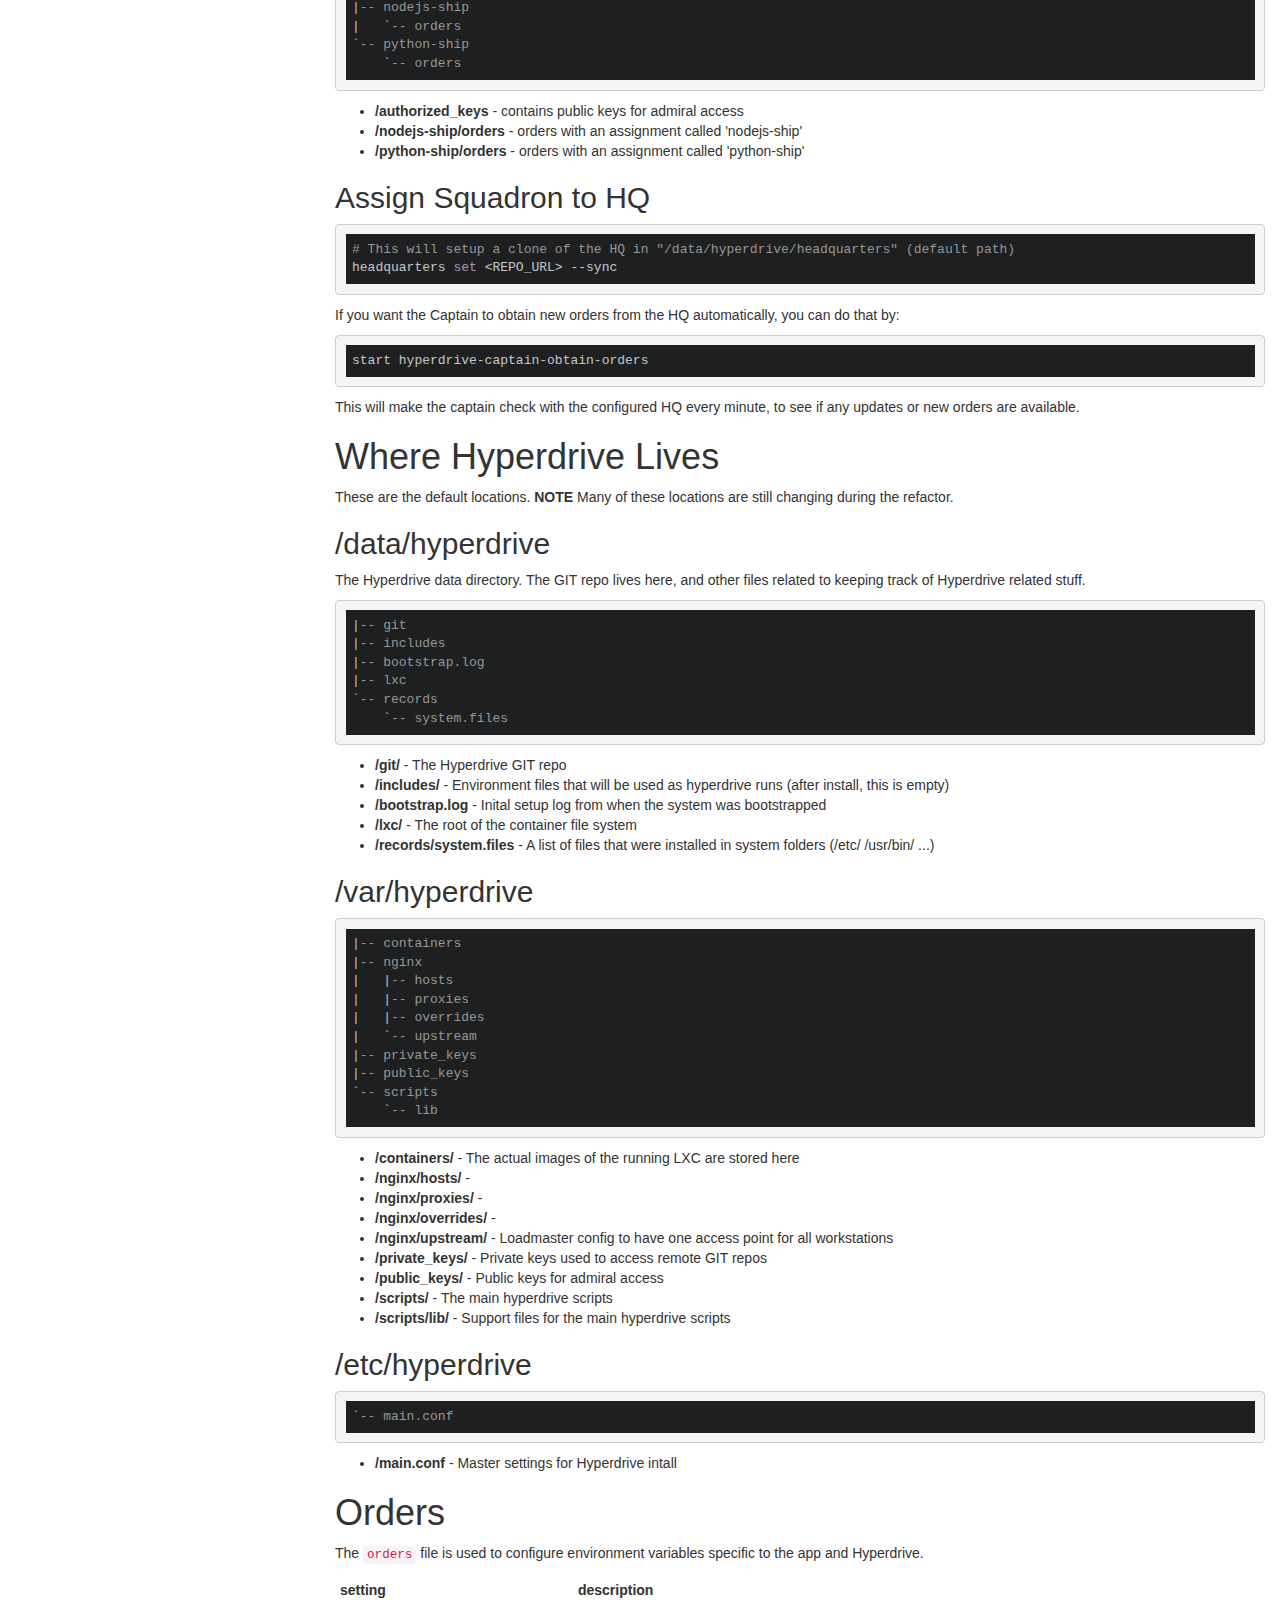
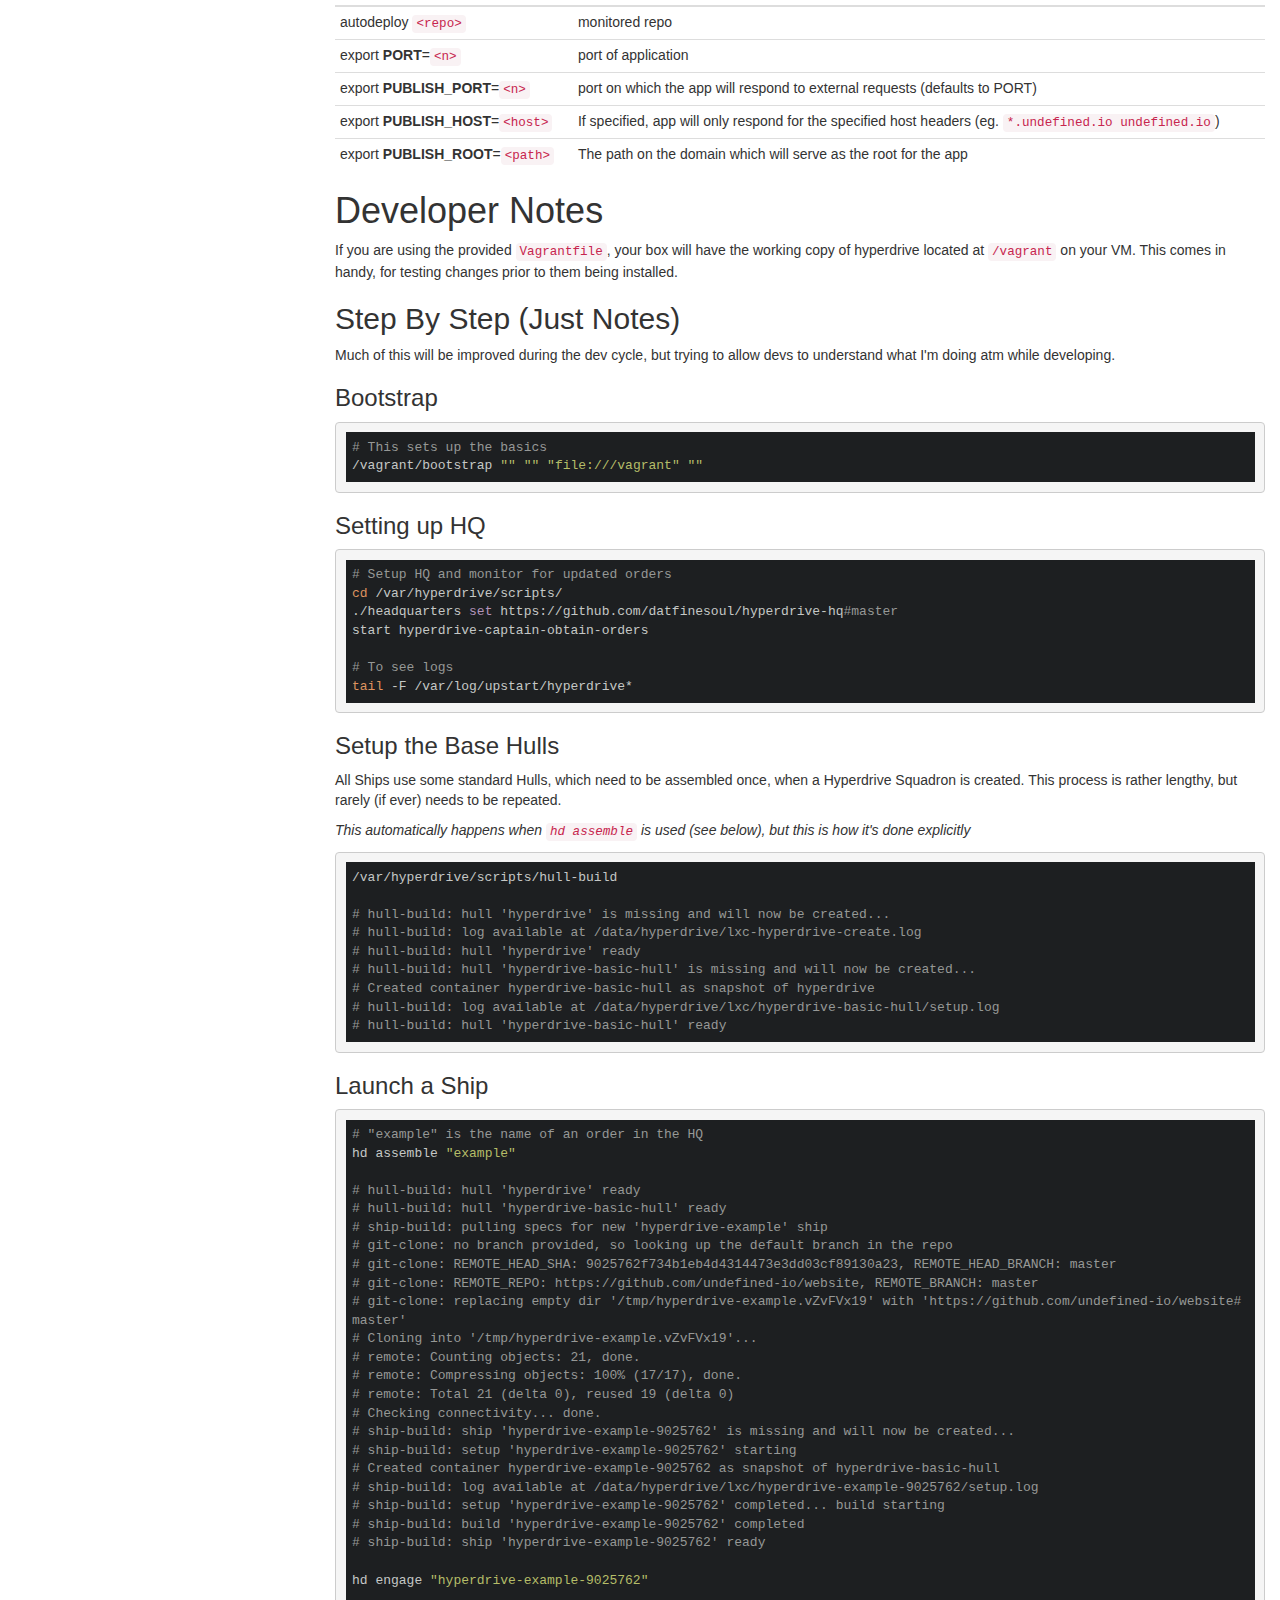
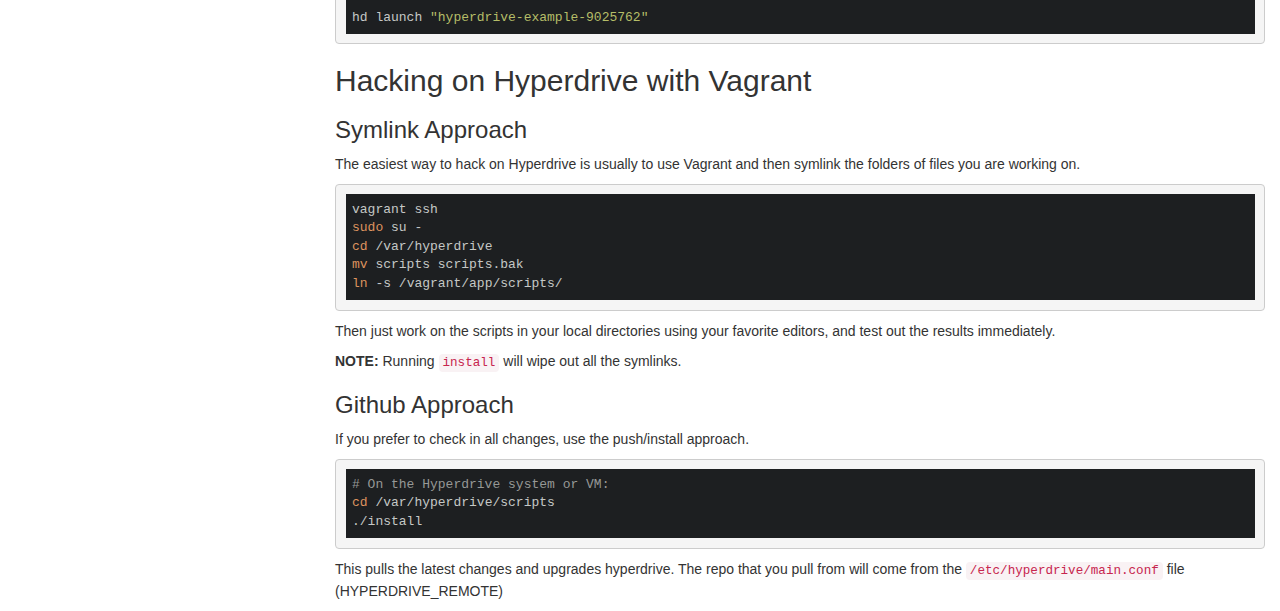
==== commit 57d48d27: "change background position until i can figure out a mobile fix" ====
--- a/index.html
+++ b/index.html
@@ -9,7 +9,7 @@
 		<style>
 			.hyperdrive {
 				background-image: url(./images/hyperdrive.png);
-				background-position: 0px -80px, center;
+				background-position: 0px 0px, center;
 				color: white;
 				background-repeat: no-repeat;
 				background-size: cover;
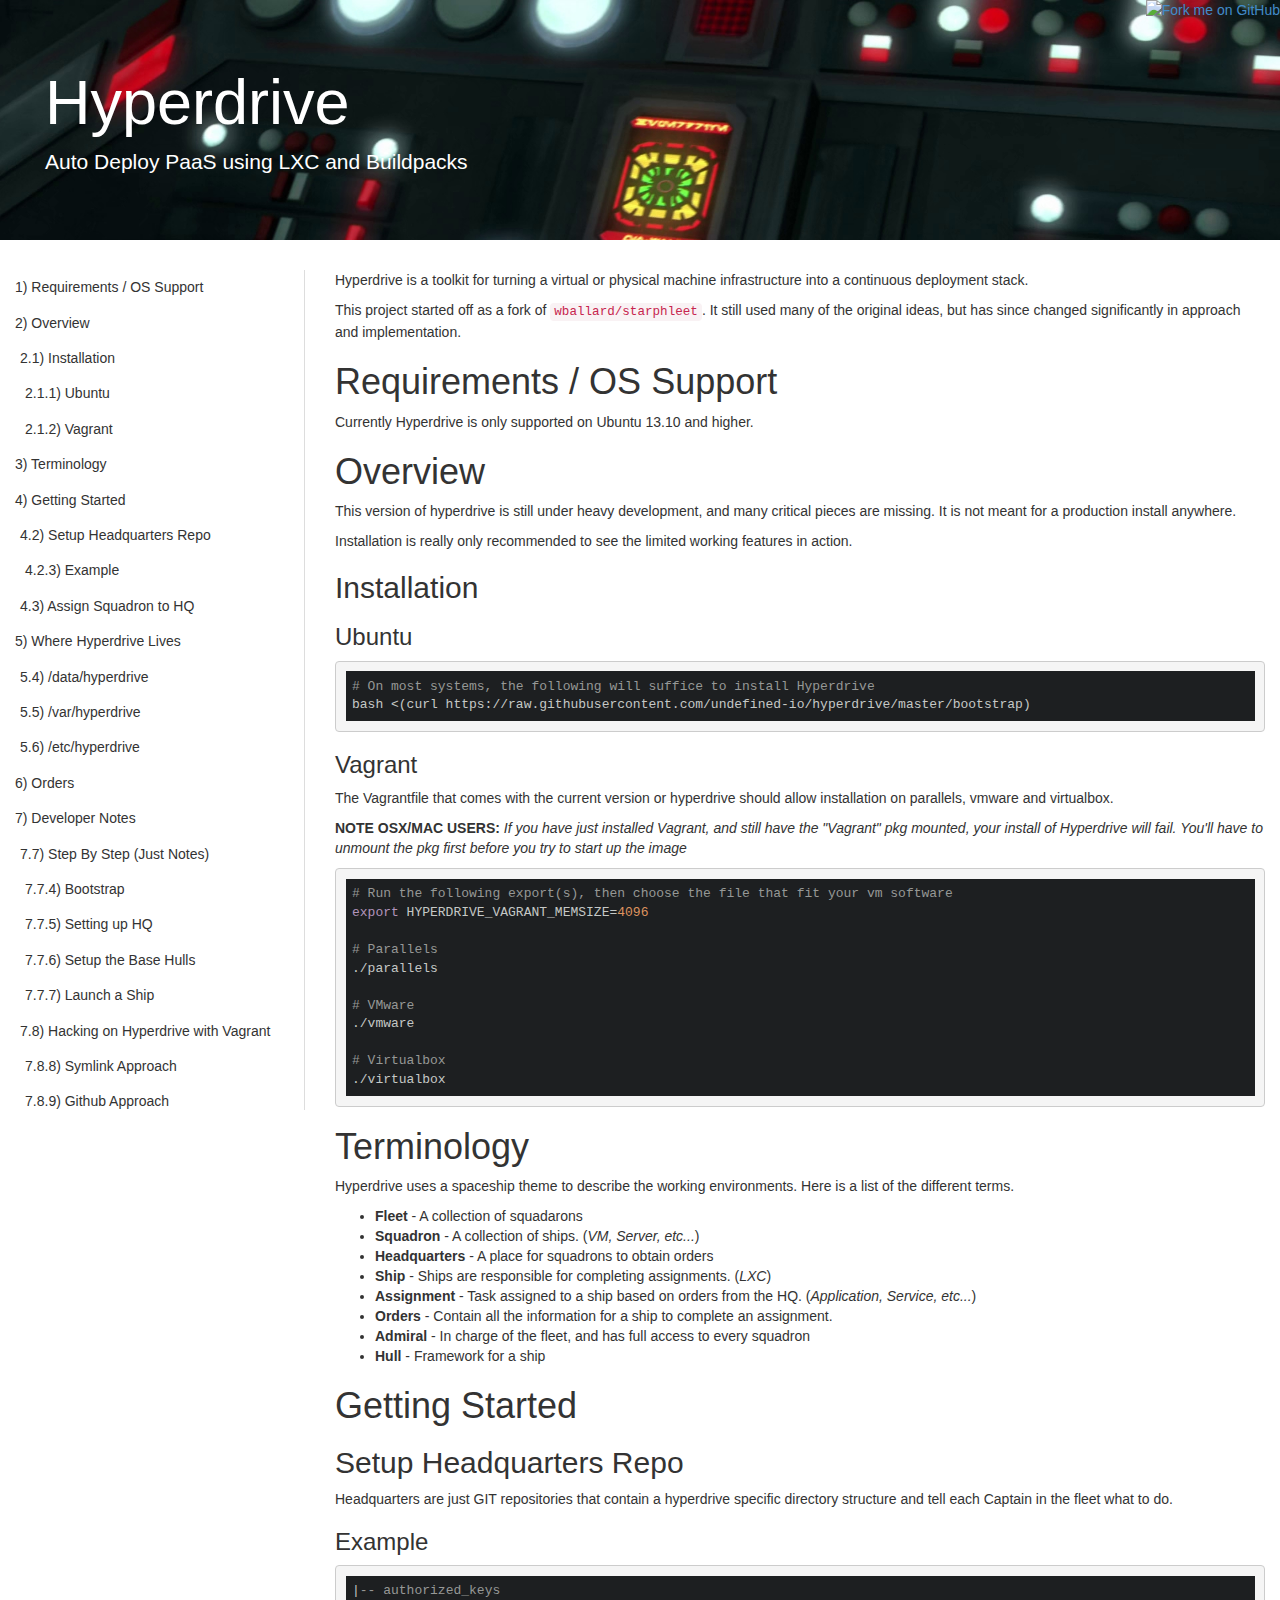
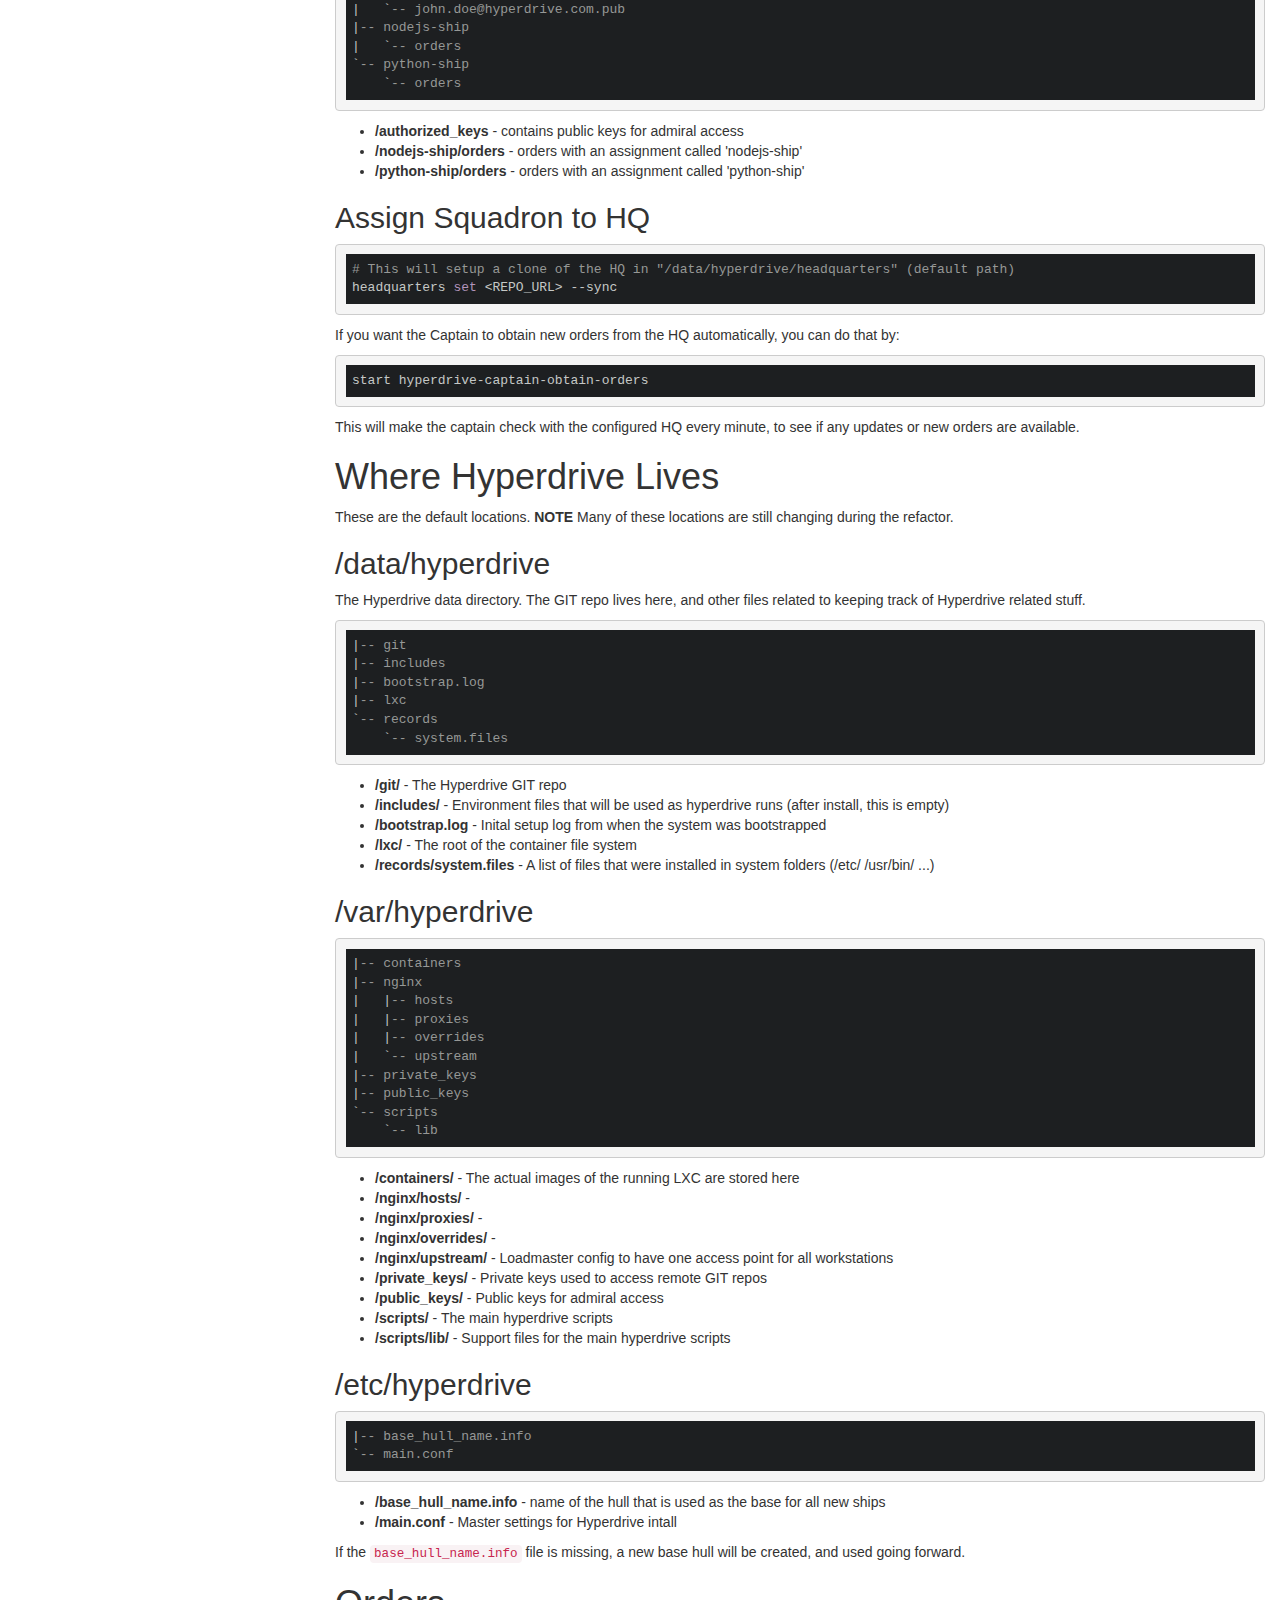
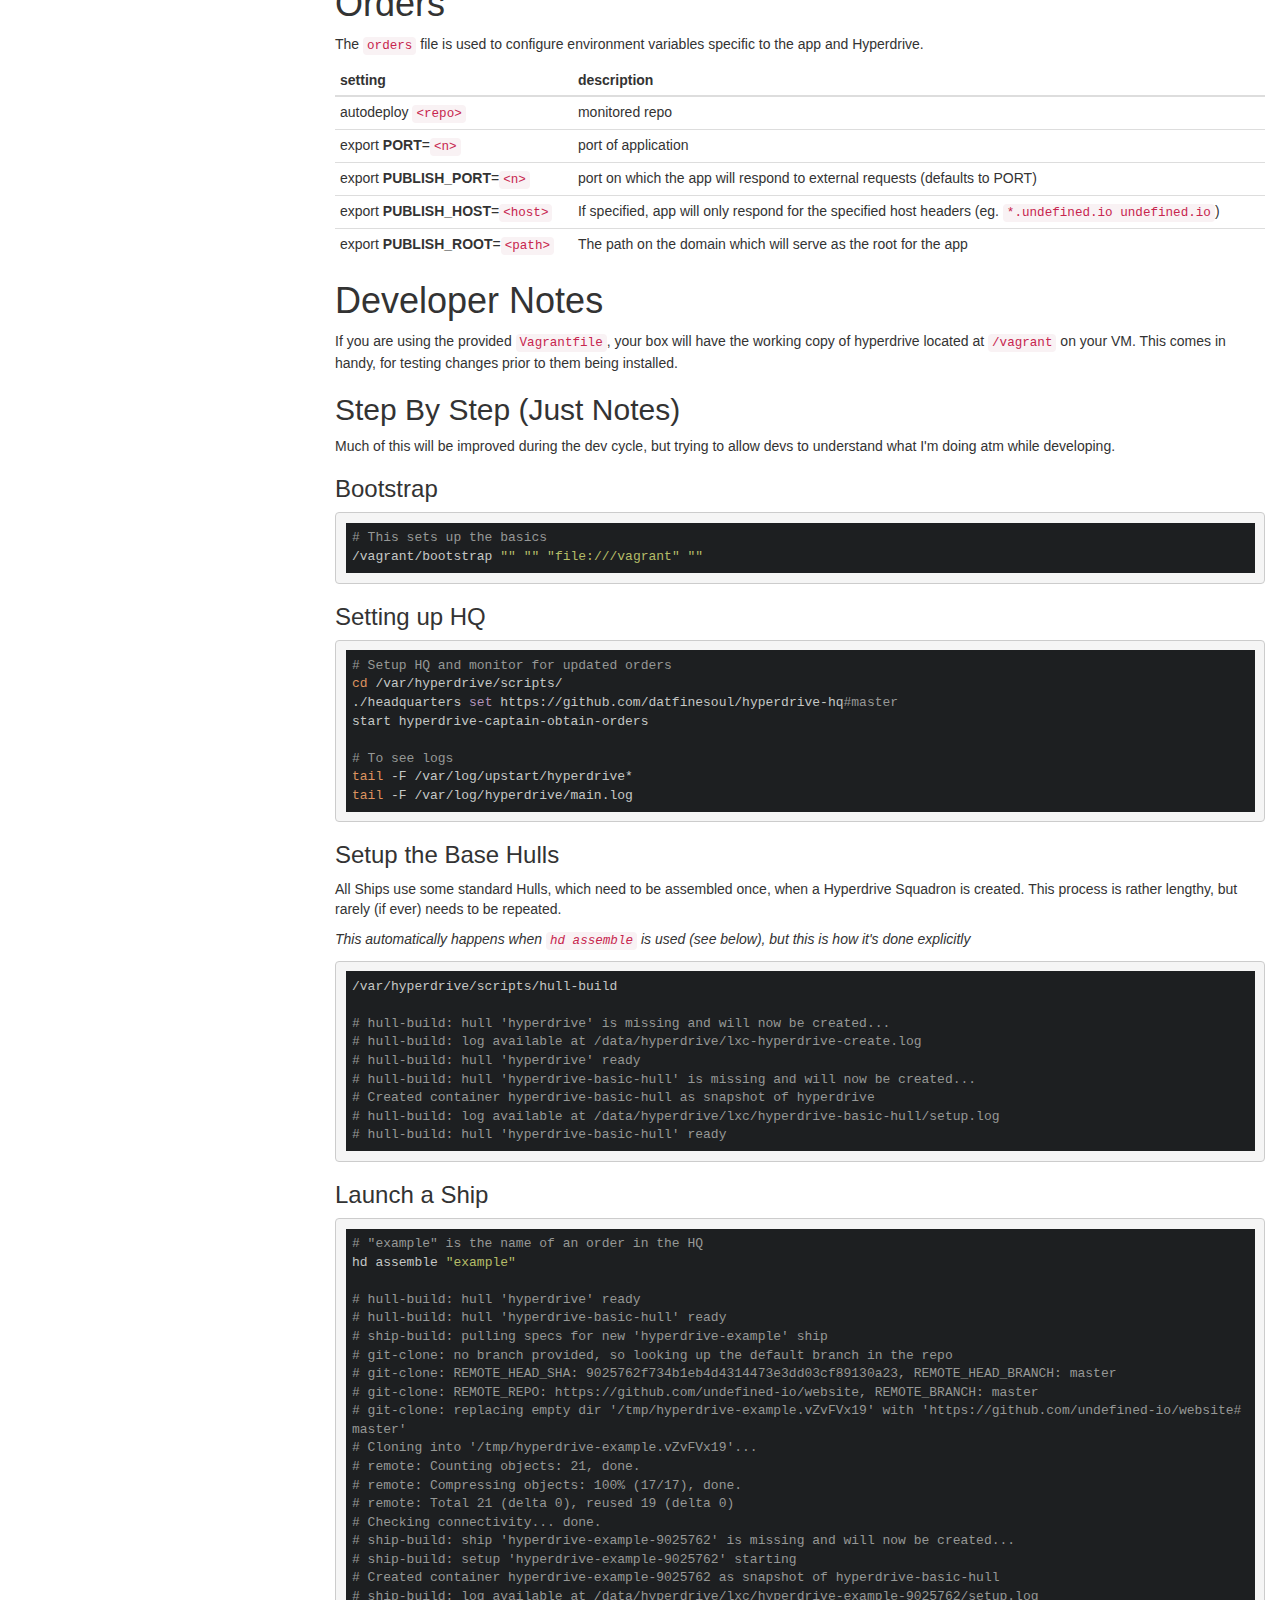
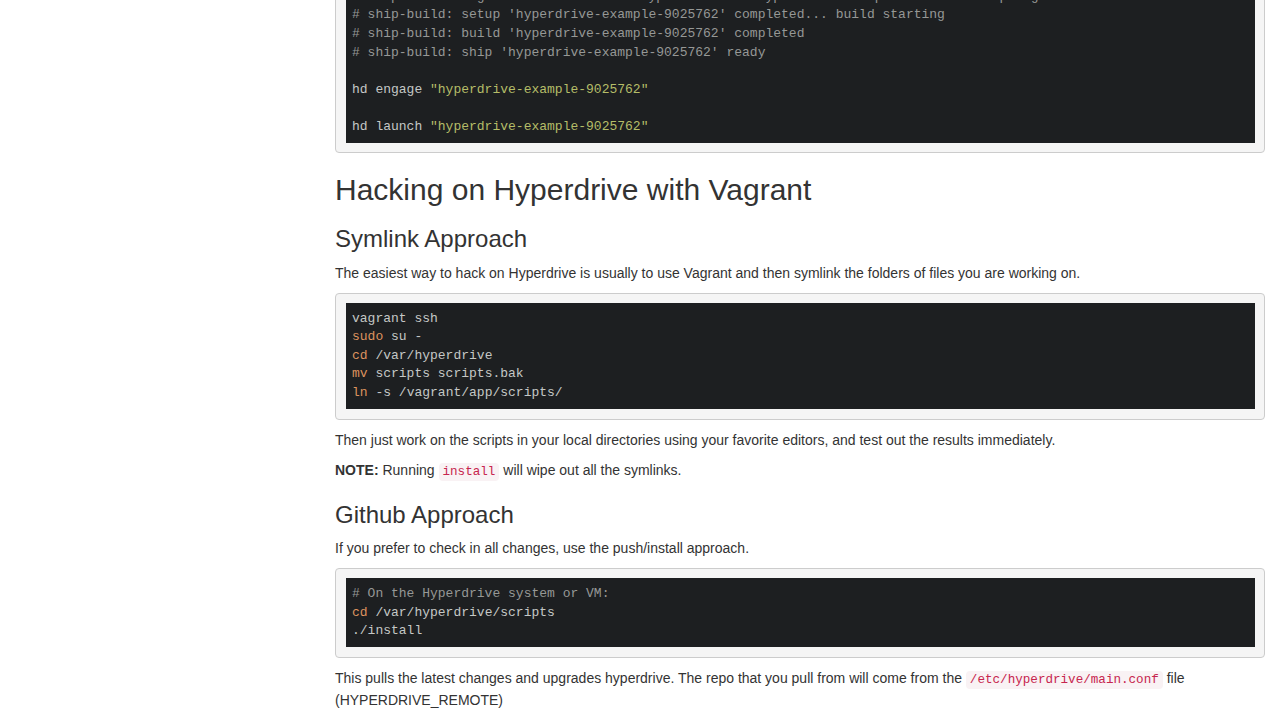
==== commit 89f69fb9: "small text changes, initial rss.xml" ====
--- a/index.html
+++ b/index.html
@@ -40,7 +40,7 @@
 					
 					<h2><a href="#toc-2">Installation</a></h2>
 					
-					<h3><a href="#toc-3">Saucy</a></h3>
+					<h3><a href="#toc-3">Ubuntu</a></h3>
 					
 					<h3><a href="#toc-4">Vagrant</a></h3>
 					
@@ -88,16 +88,16 @@
 		
 			<p>Hyperdrive is a toolkit for turning a virtual or physical machine infrastructure into a continuous
 deployment stack.</p>
-<p>This is a fork of <code>wballard/starphleet</code>, and uses many of the original ideas, but a different
-approach to the implementation.</p>
+<p>This project started off as a fork of <code>wballard/starphleet</code>. It still used many of the original ideas,
+but has since changed significantly in approach and implementation.</p>
 <h1 class="anchor" id="toc-0">Requirements / OS Support</h1>
-<p>Currently Hyperdrive is only supported on Ubuntu 14.04.</p>
+<p>Currently Hyperdrive is only supported on Ubuntu 13.10 and higher.</p>
 <h1 class="anchor" id="toc-1">Overview</h1>
 <p>This version of hyperdrive is still under heavy development, and many critical pieces are missing.
 It is not meant for a production install anywhere.</p>
 <p>Installation is really only recommended to see the limited working features in action.</p>
 <h2 class="anchor" id="toc-2">Installation</h2>
-<h3 class="anchor" id="toc-3">Saucy</h3>
+<h3 class="anchor" id="toc-3">Ubuntu</h3>
 <pre><code class="hljs lang-bash"><span class="hljs-comment"># On most systems, the following will suffice to install Hyperdrive</span>
 bash &lt;(curl https://raw.githubusercontent.com/undefined-io/hyperdrive/master/bootstrap)
 </code></pre>
@@ -198,10 +198,14 @@
 <li><strong>/scripts/lib/</strong> - Support files for the main hyperdrive scripts</li>
 </ul>
 <h2 class="anchor" id="toc-13">/etc/hyperdrive</h2>
-<pre><code class="hljs">`<span class="hljs-comment">-- main.conf</span>
+<pre><code class="hljs">|<span class="hljs-comment">-- base_hull_name.info</span>
+`<span class="hljs-comment">-- main.conf</span>
 </code></pre><ul>
+<li><strong>/base_hull_name.info</strong> - name of the hull that is used as the base for all new ships</li>
 <li><strong>/main.conf</strong> - Master settings for Hyperdrive intall</li>
 </ul>
+<p>If the <code>base_hull_name.info</code> file is missing, a new base hull will be created, and used
+going forward.</p>
 <h1 class="anchor" id="toc-14">Orders</h1>
 <p>The <code>orders</code> file is used to configure environment variables specific to the app and Hyperdrive.</p>
 <table class="table table-condensed table-hover">
@@ -252,6 +256,7 @@
 
 <span class="hljs-comment"># To see logs</span>
 <span class="hljs-built_in">tail</span> -F /var/log/upstart/hyperdrive*
+<span class="hljs-built_in">tail</span> -F /var/log/hyperdrive/main.log
 </code></pre>
 <h3 class="anchor" id="toc-19">Setup the Base Hulls</h3>
 <p>All Ships use some standard Hulls, which need to be assembled once, when a Hyperdrive
@@ -319,5 +324,13 @@
 	</div>
 </div>
 
+		<script>
+			(function(i,s,o,g,r,a,m){i['GoogleAnalyticsObject']=r;i[r]=i[r]||function(){
+					(i[r].q=i[r].q||[]).push(arguments)},i[r].l=1*new Date();a=s.createElement(o),
+				m=s.getElementsByTagName(o)[0];a.async=1;a.src=g;m.parentNode.insertBefore(a,m)
+			})(window,document,'script','//www.google-analytics.com/analytics.js','ga');
+			ga('create', 'UA-26377258-5', 'auto');
+			ga('send', 'pageview');
+		</script>
 	</body>
 </html>
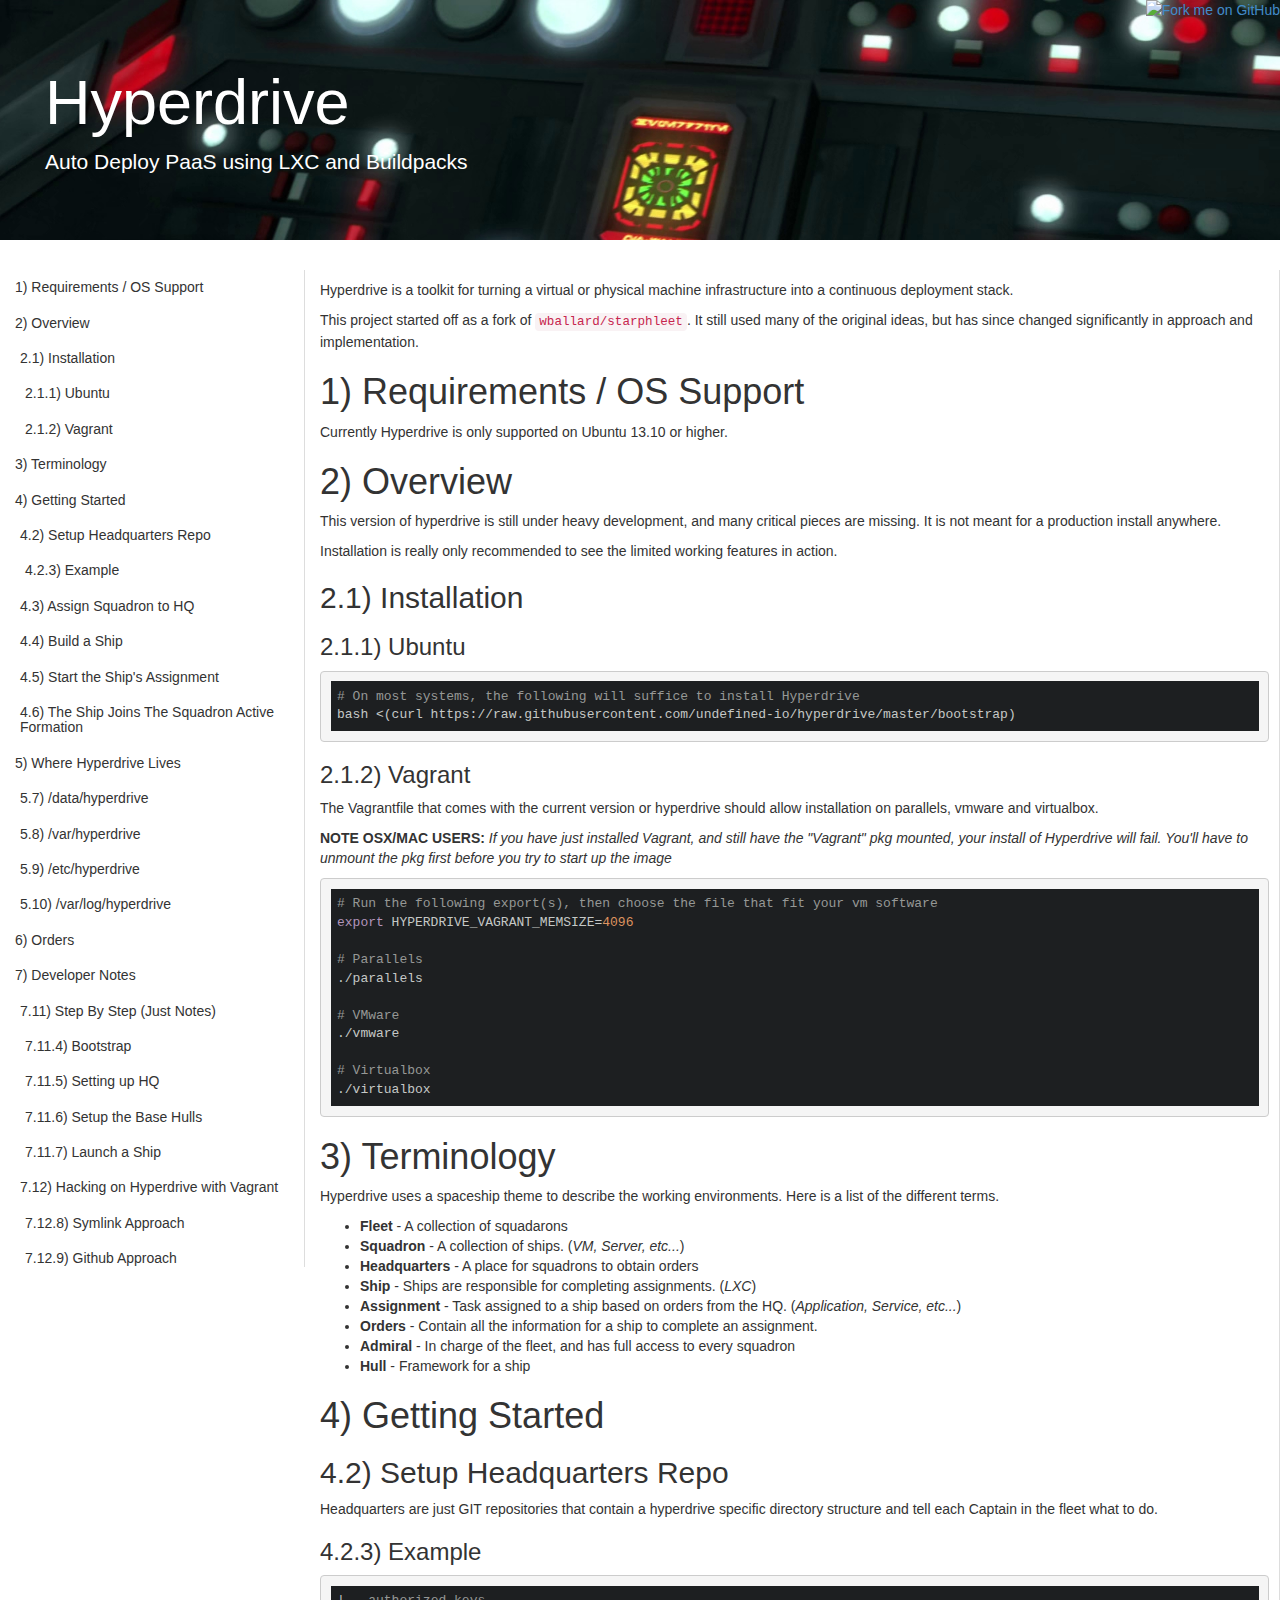
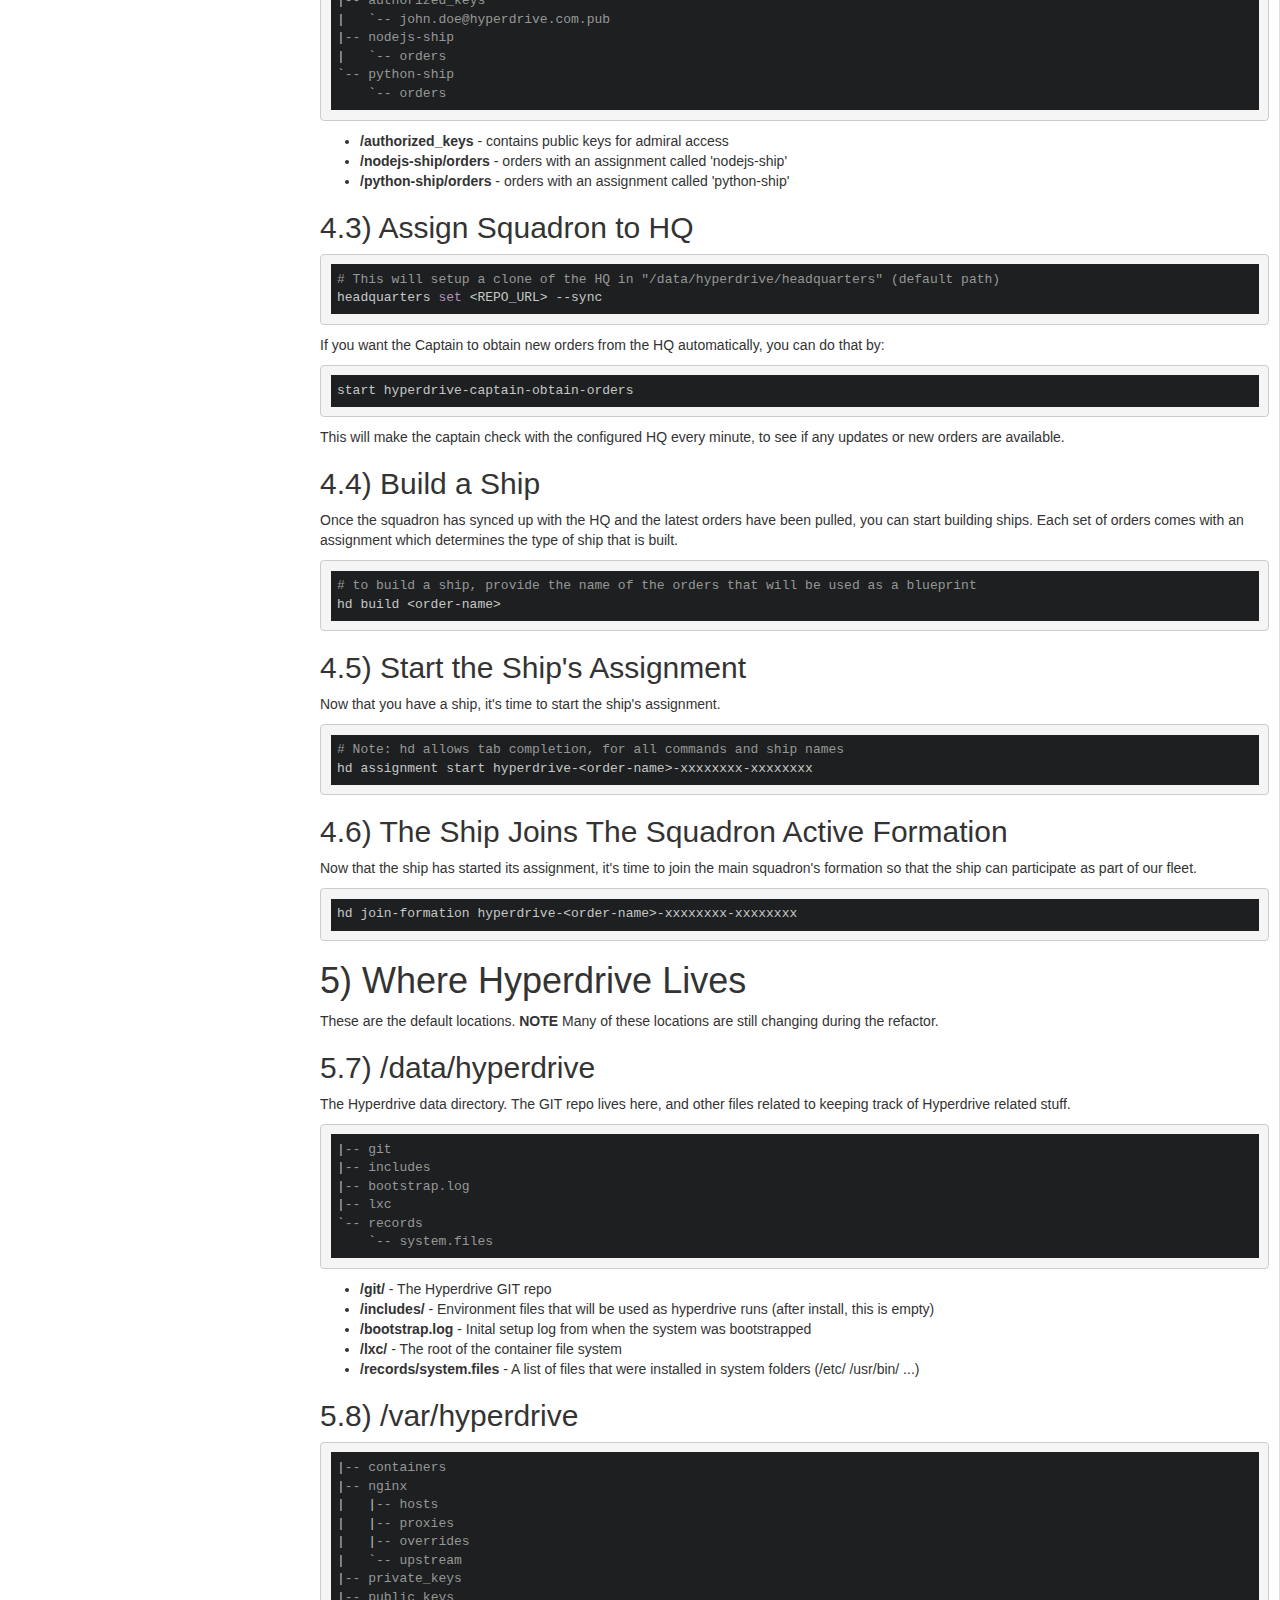
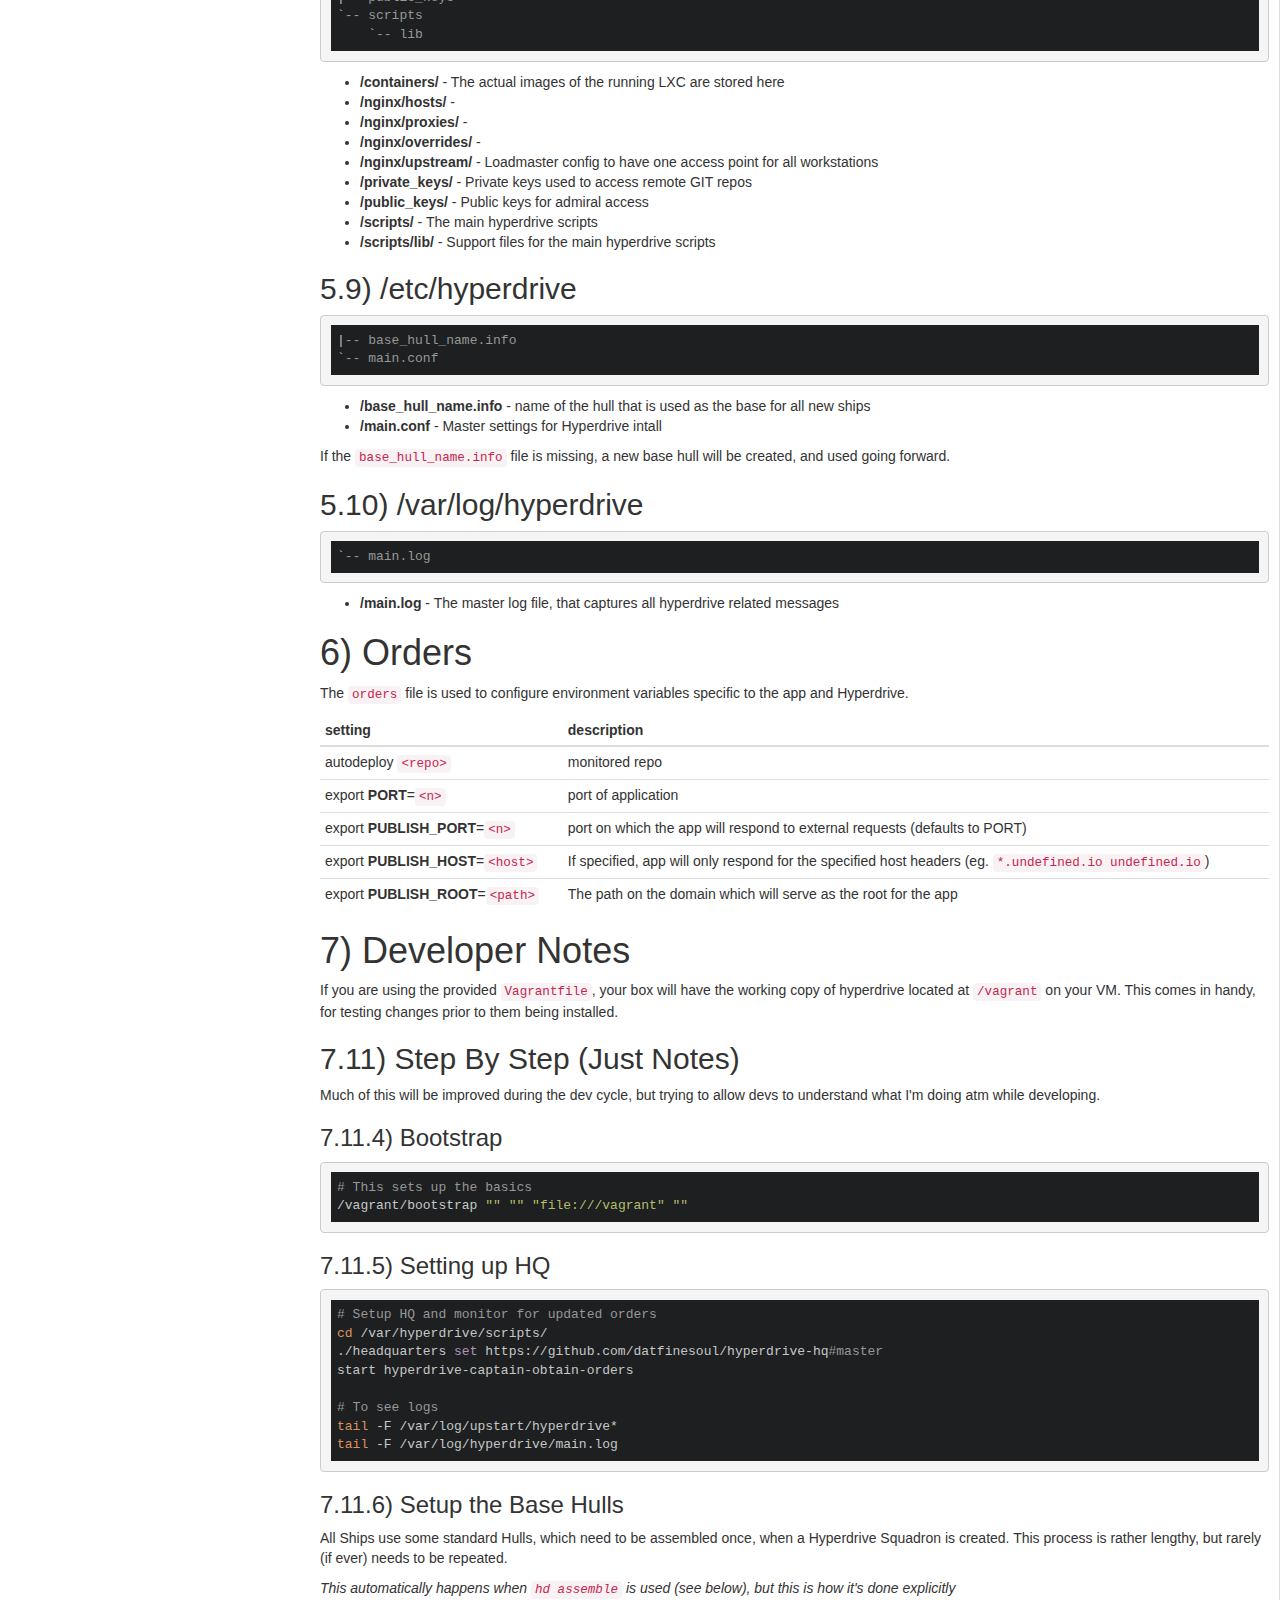
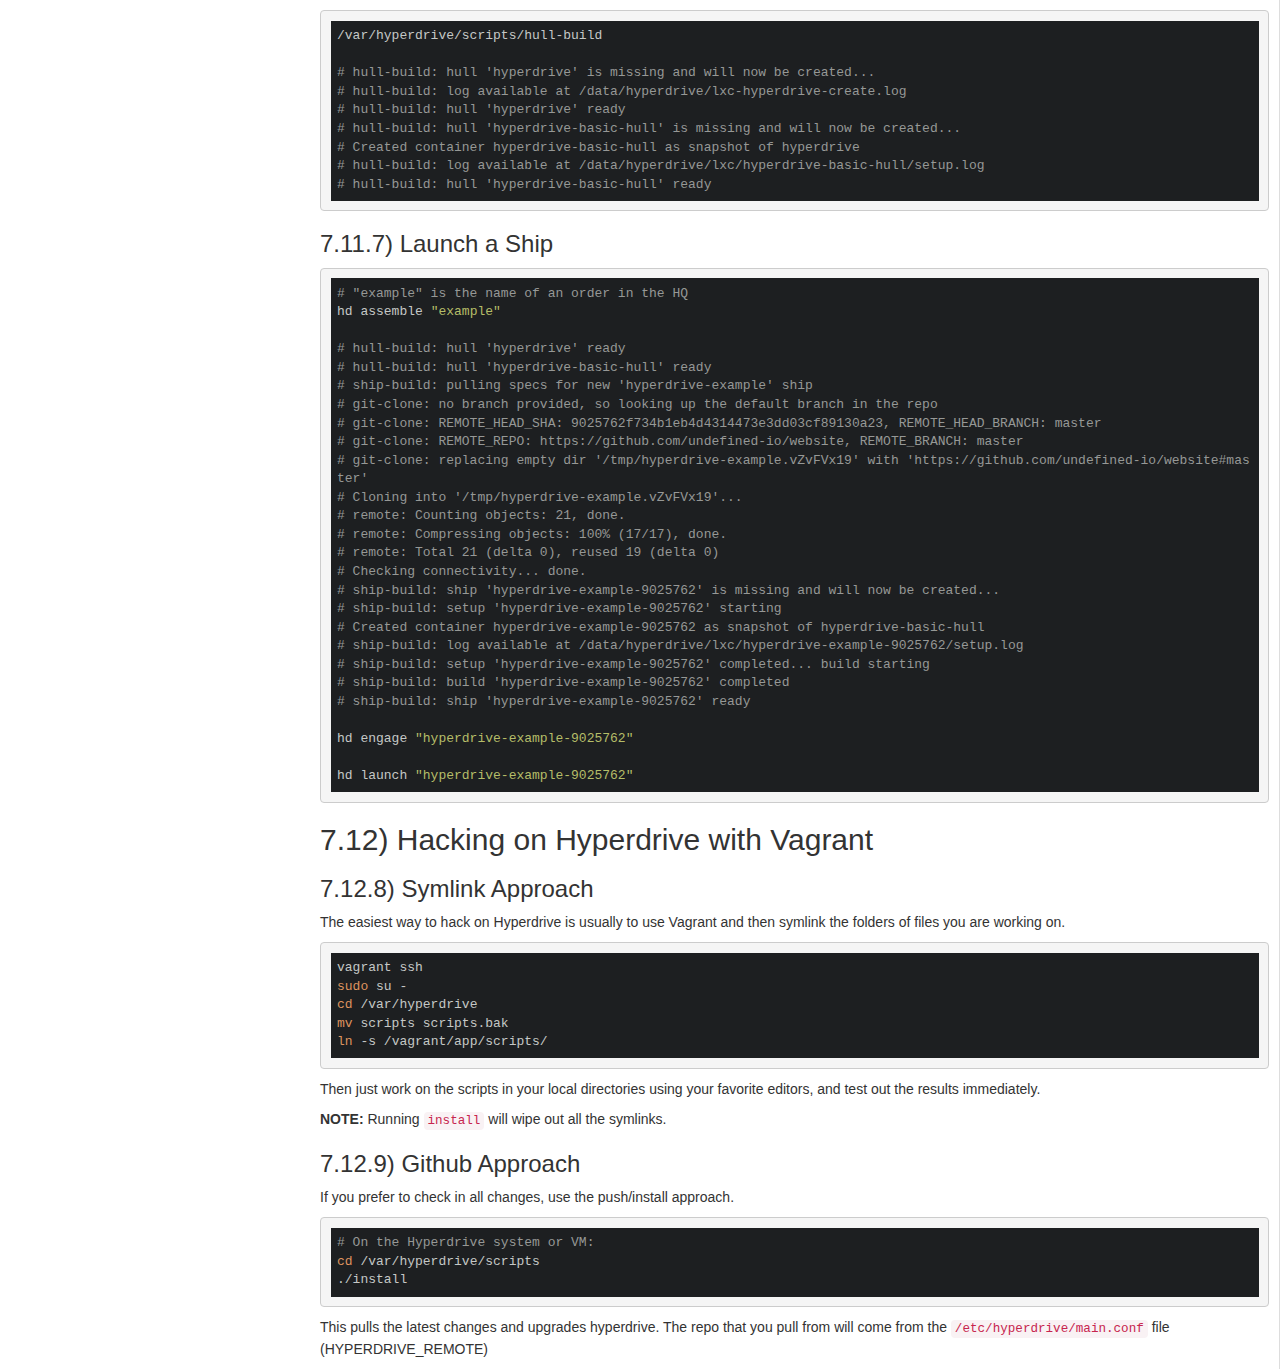
==== commit a7862b1a: "documentation updates" ====
--- a/index.html
+++ b/index.html
@@ -54,44 +54,52 @@
 					
 					<h2><a href="#toc-9">Assign Squadron to HQ</a></h2>
 					
-					<h1><a href="#toc-10">Where Hyperdrive Lives</a></h1>
-					
-					<h2><a href="#toc-11">/data/hyperdrive</a></h2>
-					
-					<h2><a href="#toc-12">/var/hyperdrive</a></h2>
-					
-					<h2><a href="#toc-13">/etc/hyperdrive</a></h2>
-					
-					<h1><a href="#toc-14">Orders</a></h1>
-					
-					<h1><a href="#toc-15">Developer Notes</a></h1>
-					
-					<h2><a href="#toc-16">Step By Step (Just Notes)</a></h2>
-					
-					<h3><a href="#toc-17">Bootstrap</a></h3>
-					
-					<h3><a href="#toc-18">Setting up HQ</a></h3>
-					
-					<h3><a href="#toc-19">Setup the Base Hulls</a></h3>
-					
-					<h3><a href="#toc-20">Launch a Ship</a></h3>
-					
-					<h2><a href="#toc-21">Hacking on Hyperdrive with Vagrant</a></h2>
-					
-					<h3><a href="#toc-22">Symlink Approach</a></h3>
-					
-					<h3><a href="#toc-23">Github Approach</a></h3>
+					<h2><a href="#toc-10">Build a Ship</a></h2>
+					
+					<h2><a href="#toc-11">Start the Ship&#39;s Assignment</a></h2>
+					
+					<h2><a href="#toc-12">The Ship Joins The Squadron Active Formation</a></h2>
+					
+					<h1><a href="#toc-13">Where Hyperdrive Lives</a></h1>
+					
+					<h2><a href="#toc-14">/data/hyperdrive</a></h2>
+					
+					<h2><a href="#toc-15">/var/hyperdrive</a></h2>
+					
+					<h2><a href="#toc-16">/etc/hyperdrive</a></h2>
+					
+					<h2><a href="#toc-17">/var/log/hyperdrive</a></h2>
+					
+					<h1><a href="#toc-18">Orders</a></h1>
+					
+					<h1><a href="#toc-19">Developer Notes</a></h1>
+					
+					<h2><a href="#toc-20">Step By Step (Just Notes)</a></h2>
+					
+					<h3><a href="#toc-21">Bootstrap</a></h3>
+					
+					<h3><a href="#toc-22">Setting up HQ</a></h3>
+					
+					<h3><a href="#toc-23">Setup the Base Hulls</a></h3>
+					
+					<h3><a href="#toc-24">Launch a Ship</a></h3>
+					
+					<h2><a href="#toc-25">Hacking on Hyperdrive with Vagrant</a></h2>
+					
+					<h3><a href="#toc-26">Symlink Approach</a></h3>
+					
+					<h3><a href="#toc-27">Github Approach</a></h3>
 					
 			</div>
 		</div>
-		<div class="col-md-9">
+		<div class="col-md-9 content">
 		
 			<p>Hyperdrive is a toolkit for turning a virtual or physical machine infrastructure into a continuous
 deployment stack.</p>
 <p>This project started off as a fork of <code>wballard/starphleet</code>. It still used many of the original ideas,
 but has since changed significantly in approach and implementation.</p>
 <h1 class="anchor" id="toc-0">Requirements / OS Support</h1>
-<p>Currently Hyperdrive is only supported on Ubuntu 13.10 and higher.</p>
+<p>Currently Hyperdrive is only supported on Ubuntu 13.10 or higher.</p>
 <h1 class="anchor" id="toc-1">Overview</h1>
 <p>This version of hyperdrive is still under heavy development, and many critical pieces are missing.
 It is not meant for a production install anywhere.</p>
@@ -156,10 +164,27 @@
 </code></pre>
 <p>This will make the captain check with the configured HQ every minute, to see if any updates or new
 orders are available.</p>
-<h1 class="anchor" id="toc-10">Where Hyperdrive Lives</h1>
+<h2 class="anchor" id="toc-10">Build a Ship</h2>
+<p>Once the squadron has synced up with the HQ and the latest orders have been pulled, you can start
+building ships.  Each set of orders comes with an assignment which determines the type of ship that
+is built.</p>
+<pre><code class="hljs lang-bash"><span class="hljs-comment"># to build a ship, provide the name of the orders that will be used as a blueprint</span>
+hd build &lt;order-name&gt;
+</code></pre>
+<h2 class="anchor" id="toc-11">Start the Ship&#39;s Assignment</h2>
+<p>Now that you have a ship, it&#39;s time to start the ship&#39;s assignment.</p>
+<pre><code class="hljs lang-bash"><span class="hljs-comment"># Note: hd allows tab completion, for all commands and ship names</span>
+hd assignment start hyperdrive-&lt;order-name&gt;-xxxxxxxx-xxxxxxxx
+</code></pre>
+<h2 class="anchor" id="toc-12">The Ship Joins The Squadron Active Formation</h2>
+<p>Now that the ship has started its assignment, it&#39;s time to join the main squadron&#39;s formation
+so that the ship can participate as part of our fleet.</p>
+<pre><code class="hljs lang-bash">hd join-formation hyperdrive-&lt;order-name&gt;-xxxxxxxx-xxxxxxxx
+</code></pre>
+<h1 class="anchor" id="toc-13">Where Hyperdrive Lives</h1>
 <p>These are the default locations. <strong>NOTE</strong> Many of these locations are still changing during the
 refactor.</p>
-<h2 class="anchor" id="toc-11">/data/hyperdrive</h2>
+<h2 class="anchor" id="toc-14">/data/hyperdrive</h2>
 <p>The Hyperdrive data directory. The GIT repo lives here, and other files related to keeping track of
 Hyperdrive related stuff.</p>
 <pre><code class="hljs">|<span class="hljs-comment">-- git</span>
@@ -175,7 +200,7 @@
 <li><strong>/lxc/</strong> - The root of the container file system</li>
 <li><strong>/records/system.files</strong> - A list of files that were installed in system folders (/etc/ /usr/bin/ ...)</li>
 </ul>
-<h2 class="anchor" id="toc-12">/var/hyperdrive</h2>
+<h2 class="anchor" id="toc-15">/var/hyperdrive</h2>
 <pre><code class="hljs">|<span class="hljs-comment">-- containers</span>
 |<span class="hljs-comment">-- nginx</span>
 |   |<span class="hljs-comment">-- hosts</span>
@@ -197,7 +222,7 @@
 <li><strong>/scripts/</strong> - The main hyperdrive scripts</li>
 <li><strong>/scripts/lib/</strong> - Support files for the main hyperdrive scripts</li>
 </ul>
-<h2 class="anchor" id="toc-13">/etc/hyperdrive</h2>
+<h2 class="anchor" id="toc-16">/etc/hyperdrive</h2>
 <pre><code class="hljs">|<span class="hljs-comment">-- base_hull_name.info</span>
 `<span class="hljs-comment">-- main.conf</span>
 </code></pre><ul>
@@ -206,7 +231,12 @@
 </ul>
 <p>If the <code>base_hull_name.info</code> file is missing, a new base hull will be created, and used
 going forward.</p>
-<h1 class="anchor" id="toc-14">Orders</h1>
+<h2 class="anchor" id="toc-17">/var/log/hyperdrive</h2>
+<pre><code class="hljs">`<span class="hljs-comment">-- main.log</span>
+</code></pre><ul>
+<li><strong>/main.log</strong> - The master log file, that captures all hyperdrive related messages</li>
+</ul>
+<h1 class="anchor" id="toc-18">Orders</h1>
 <p>The <code>orders</code> file is used to configure environment variables specific to the app and Hyperdrive.</p>
 <table class="table table-condensed table-hover">
 <thead>
@@ -238,17 +268,17 @@
 </tr>
 </tbody>
 </table>
-<h1 class="anchor" id="toc-15">Developer Notes</h1>
+<h1 class="anchor" id="toc-19">Developer Notes</h1>
 <p>If you are using the provided <code>Vagrantfile</code>, your box will have the working copy of hyperdrive
 located at <code>/vagrant</code> on your VM. This comes in handy, for testing changes prior to them being installed.</p>
-<h2 class="anchor" id="toc-16">Step By Step (Just Notes)</h2>
+<h2 class="anchor" id="toc-20">Step By Step (Just Notes)</h2>
 <p>Much of this will be improved during the dev cycle, but trying to allow devs to understand what I&#39;m
 doing atm while developing.</p>
-<h3 class="anchor" id="toc-17">Bootstrap</h3>
+<h3 class="anchor" id="toc-21">Bootstrap</h3>
 <pre><code class="hljs lang-bash"><span class="hljs-comment"># This sets up the basics</span>
 /vagrant/bootstrap <span class="hljs-string">""</span> <span class="hljs-string">""</span> <span class="hljs-string">"file:///vagrant"</span> <span class="hljs-string">""</span>
 </code></pre>
-<h3 class="anchor" id="toc-18">Setting up HQ</h3>
+<h3 class="anchor" id="toc-22">Setting up HQ</h3>
 <pre><code class="hljs lang-bash"><span class="hljs-comment"># Setup HQ and monitor for updated orders</span>
 <span class="hljs-built_in">cd</span> /var/hyperdrive/scripts/
 ./headquarters <span class="hljs-keyword">set</span> https://github.com/datfinesoul/hyperdrive-hq<span class="hljs-comment">#master</span>
@@ -258,7 +288,7 @@
 <span class="hljs-built_in">tail</span> -F /var/log/upstart/hyperdrive*
 <span class="hljs-built_in">tail</span> -F /var/log/hyperdrive/main.log
 </code></pre>
-<h3 class="anchor" id="toc-19">Setup the Base Hulls</h3>
+<h3 class="anchor" id="toc-23">Setup the Base Hulls</h3>
 <p>All Ships use some standard Hulls, which need to be assembled once, when a Hyperdrive
 Squadron is created.  This process is rather lengthy, but rarely (if ever) needs to be repeated.</p>
 <p><em>This automatically happens when <code>hd assemble</code> is used (see below), but this is how it&#39;s done
@@ -273,7 +303,7 @@
 <span class="hljs-comment"># hull-build: log available at /data/hyperdrive/lxc/hyperdrive-basic-hull/setup.log</span>
 <span class="hljs-comment"># hull-build: hull 'hyperdrive-basic-hull' ready</span>
 </code></pre>
-<h3 class="anchor" id="toc-20">Launch a Ship</h3>
+<h3 class="anchor" id="toc-24">Launch a Ship</h3>
 <pre><code class="hljs lang-bash"><span class="hljs-comment"># "example" is the name of an order in the HQ</span>
 hd assemble <span class="hljs-string">"example"</span>
 
@@ -301,8 +331,8 @@
 
 hd launch <span class="hljs-string">"hyperdrive-example-9025762"</span>
 </code></pre>
-<h2 class="anchor" id="toc-21">Hacking on Hyperdrive with Vagrant</h2>
-<h3 class="anchor" id="toc-22">Symlink Approach</h3>
+<h2 class="anchor" id="toc-25">Hacking on Hyperdrive with Vagrant</h2>
+<h3 class="anchor" id="toc-26">Symlink Approach</h3>
 <p>The easiest way to hack on Hyperdrive is usually to use Vagrant and then symlink the folders of files you are working on.</p>
 <pre><code class="hljs lang-bash">vagrant ssh
 <span class="hljs-built_in">sudo</span> su -
@@ -312,7 +342,7 @@
 </code></pre>
 <p>Then just work on the scripts in your local directories using your favorite editors, and test out the results immediately.</p>
 <p><strong>NOTE:</strong> Running <code>install</code> will wipe out all the symlinks.</p>
-<h3 class="anchor" id="toc-23">Github Approach</h3>
+<h3 class="anchor" id="toc-27">Github Approach</h3>
 <p>If you prefer to check in all changes, use the push/install approach.</p>
 <pre><code class="hljs lang-bash"><span class="hljs-comment"># On the Hyperdrive system or VM:</span>
 <span class="hljs-built_in">cd</span> /var/hyperdrive/scripts
--- a/css/marked-docs.css
+++ b/css/marked-docs.css
@@ -8,6 +8,50 @@
 h1 a, h2 a, h3 a, h4 a, h5 a, h6 a {
   color: currentcolor;
   border-bottom-color: currentcolor;
+}
+.content {
+  counter-reset: main-h1 main-h2 main-h3 main-h4 main-h5 main-h6;
+  padding: 10px 10px 0 0;
+  border-right: 1px solid #ddd;
+}
+.content h1 {
+  counter-reset: main-h2 main-h3 main-h4 main-h5 main-h6;
+}
+.content h1:before {
+  counter-increment: main-h1;
+  content: counter(main-h1) ") ";
+}
+.content h2 {
+  counter-reset: main-h3 main-h4 main-h5 main-h6;
+}
+.content h2:before {
+  counter-increment: main-h2;
+  content: counter(main-h1) "." counter(main-h2) ") ";
+}
+.content h3 {
+  counter-reset: main-h4 main-h5 main-h6;
+}
+.content h3:before {
+  counter-increment: main-h3;
+  content: counter(main-h1) "." counter(main-h2) "." counter(main-h3)  ") ";
+}
+.content h4 {
+  counter-reset: main-h5 main-h6;
+}
+.content h4:before {
+  counter-increment: main-h4;
+  content: counter(main-h1) "." counter(main-h2) "." counter(main-h3) "." counter(main-h4) ") ";
+}
+.content h5 {
+  counter-reset: main-h6;
+}
+.content h5:before {
+  counter-increment: main-h5;
+  content: counter(main-h1) "." counter(main-h2) "." counter(main-h3) "." counter(main-h4) "." counter(main-h5) ") ";
+}
+.content h6:before {
+  counter-increment: main-h6;
+  content: counter(main-h1) "." counter(main-h2) "." counter(main-h3) "." counter(main-h4) "." counter(main-h5) "." counter(main-h6) ") ";
 }
 .toc {
   counter-reset: h1 h2 h3 h4 h5 h6;
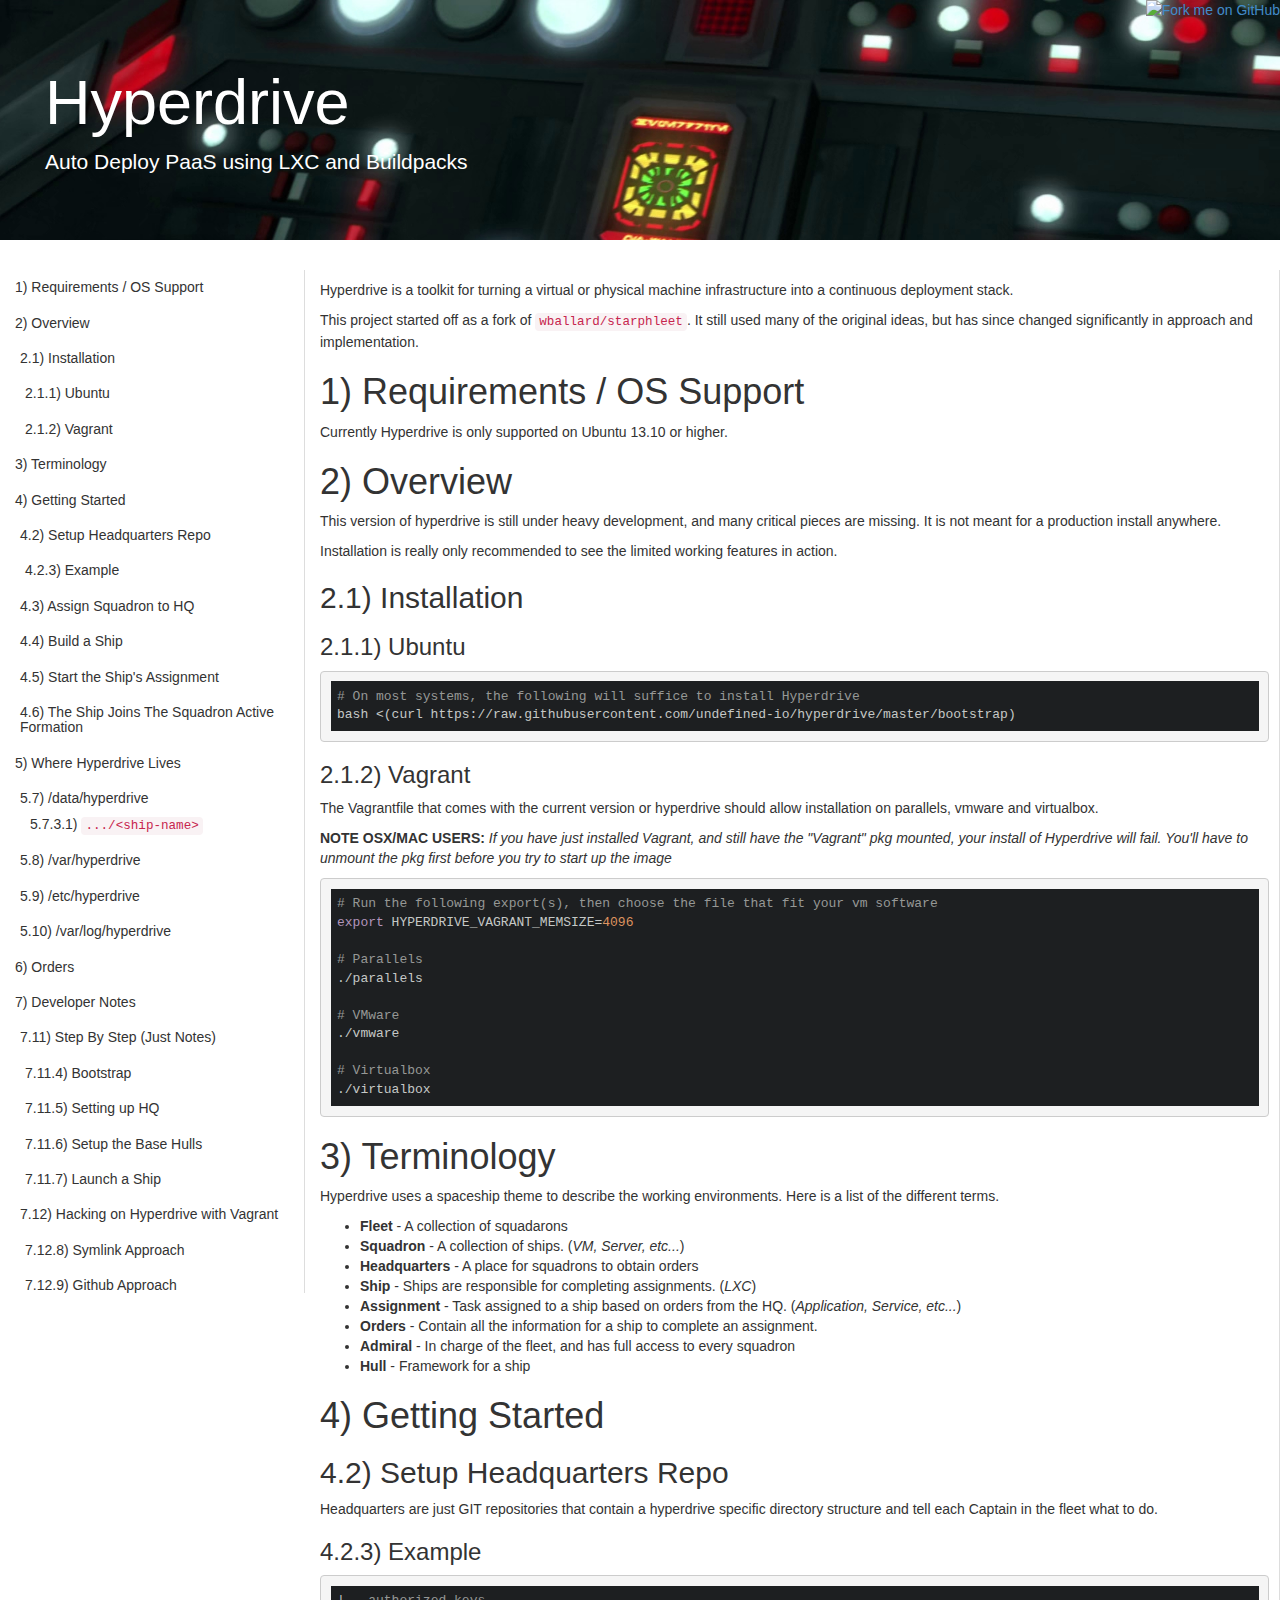
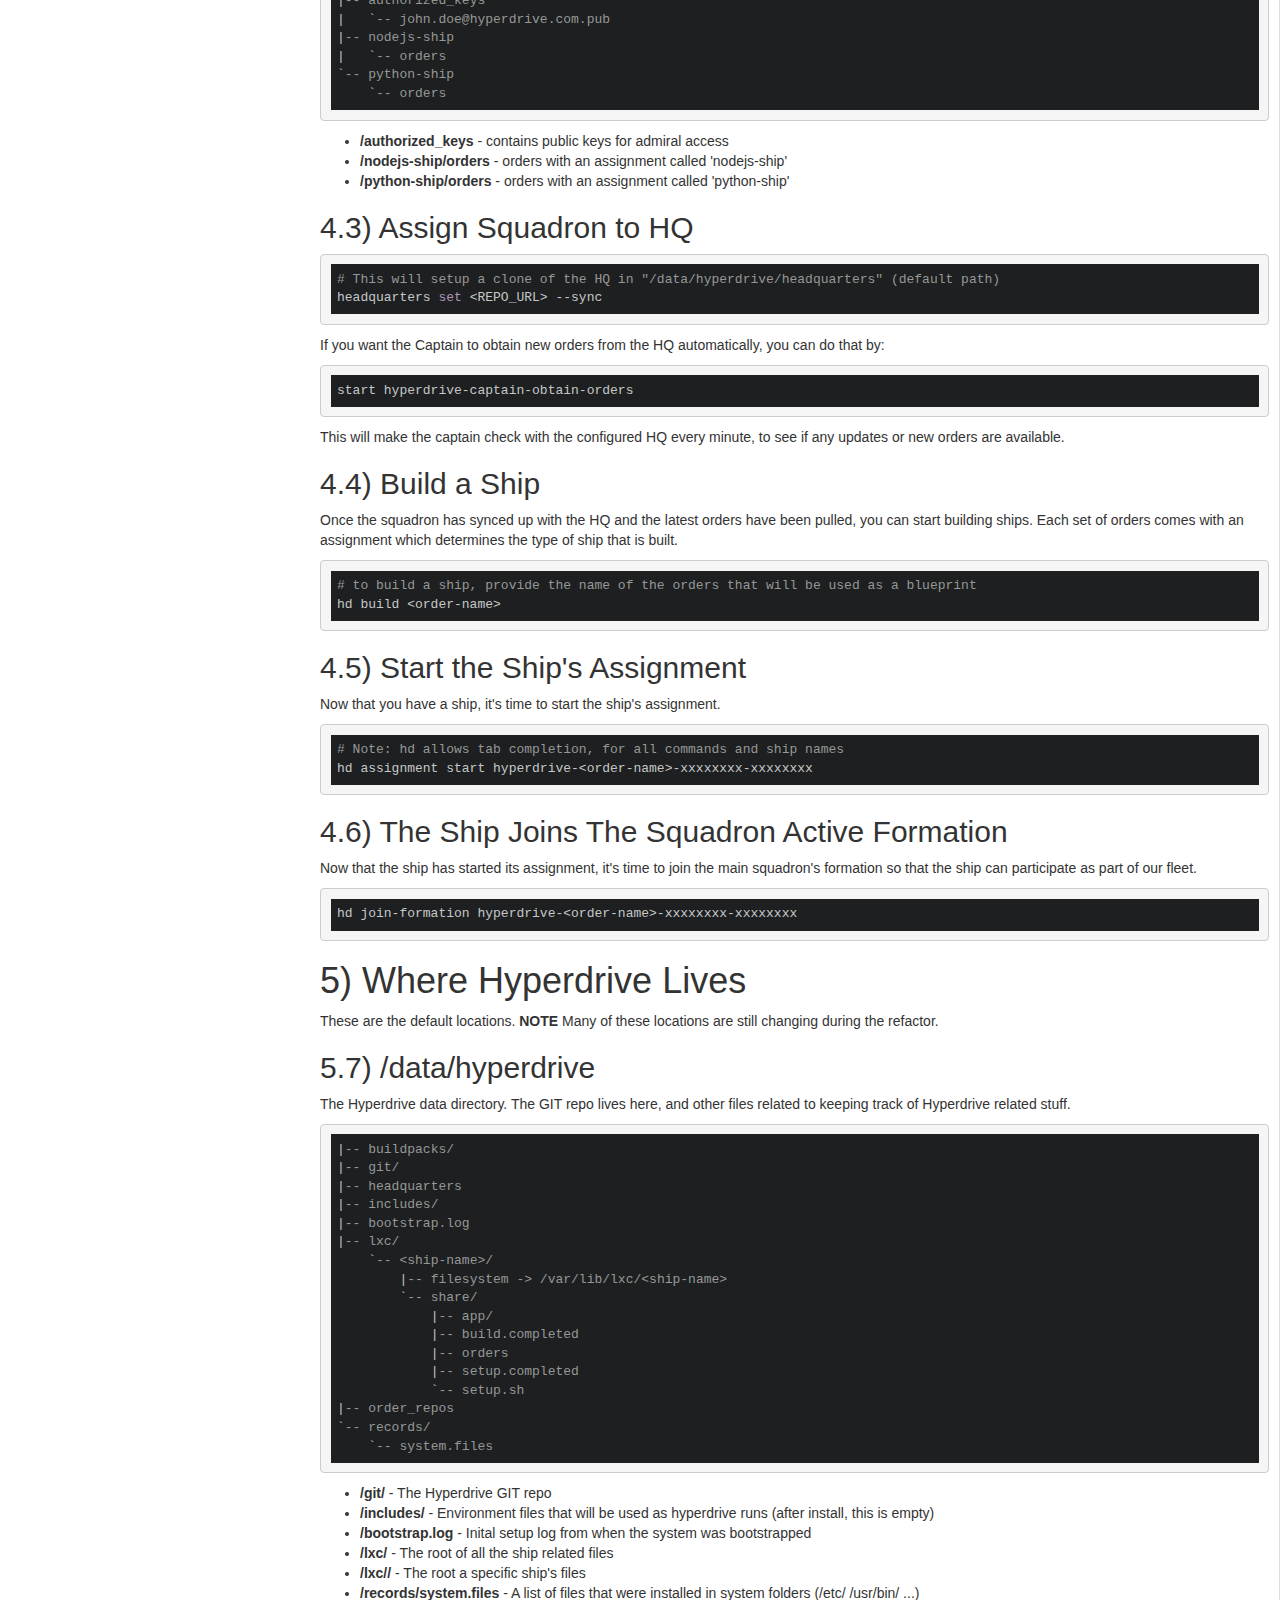
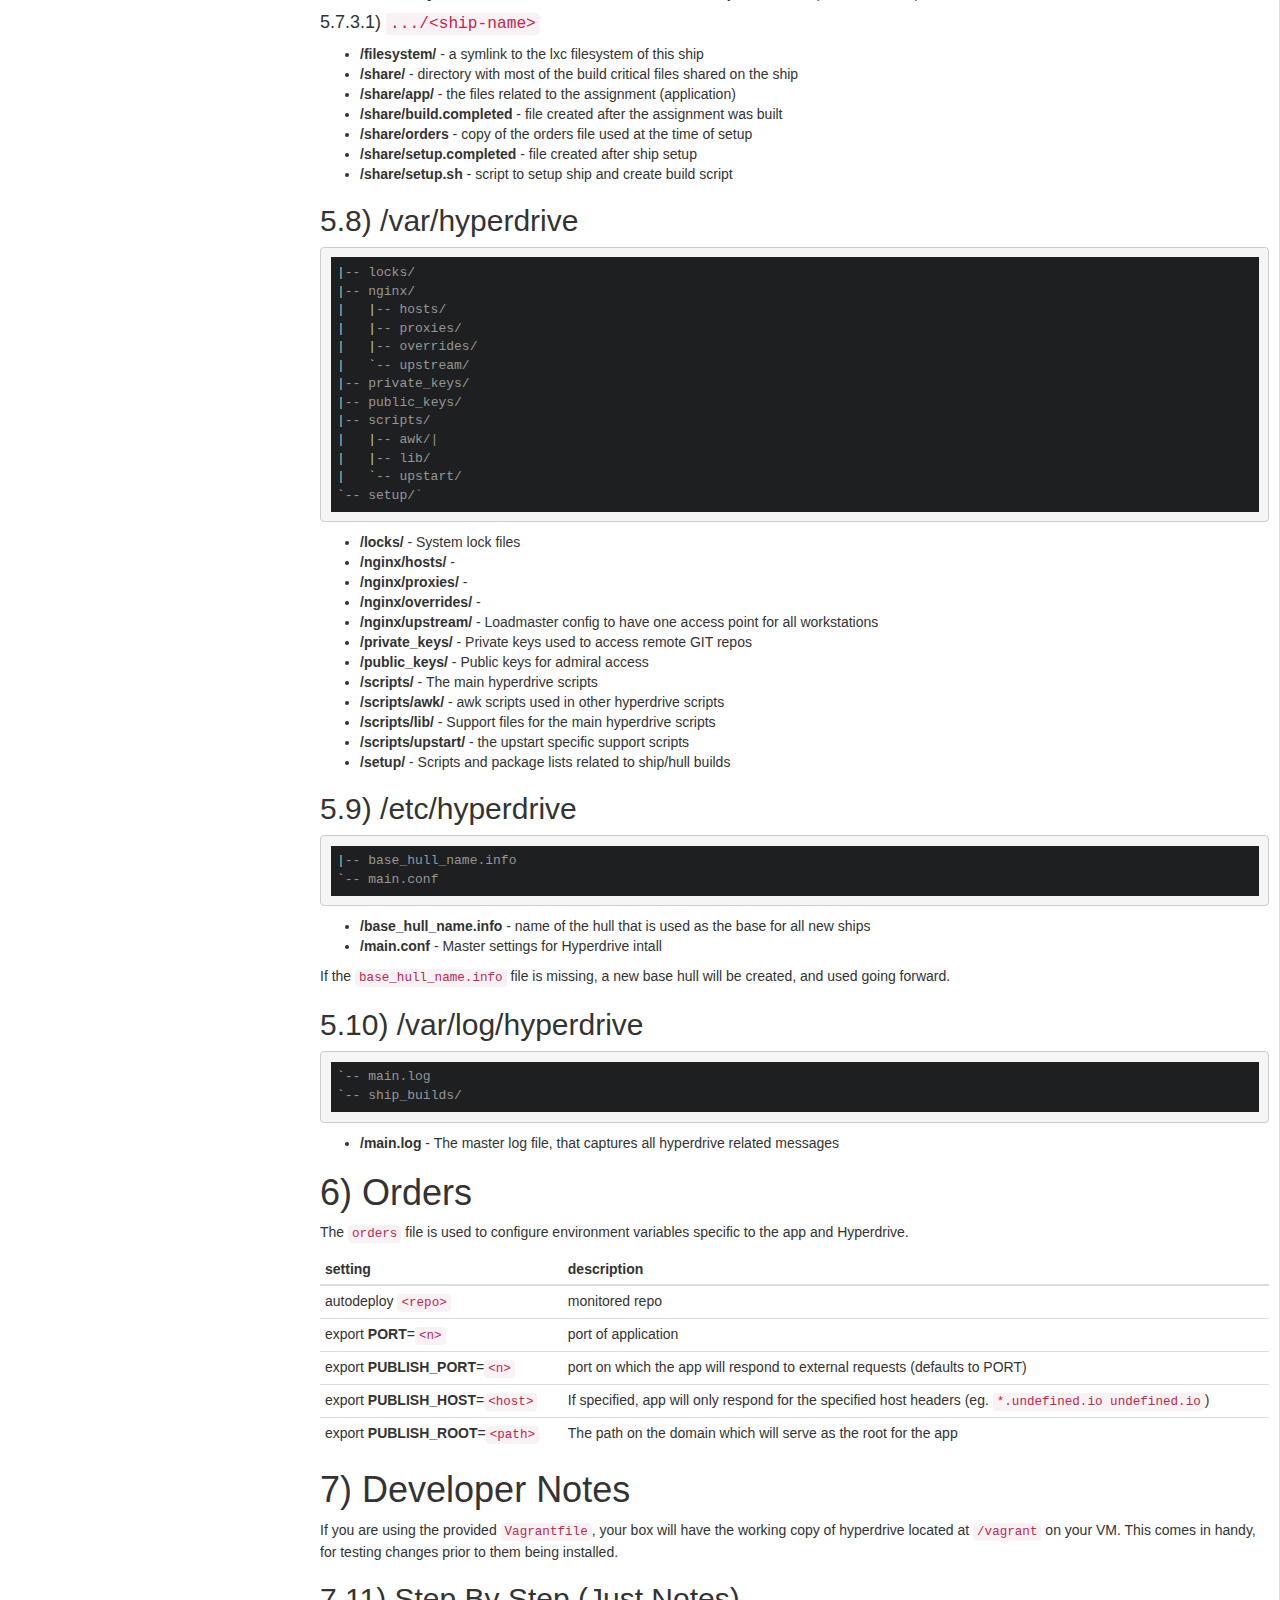
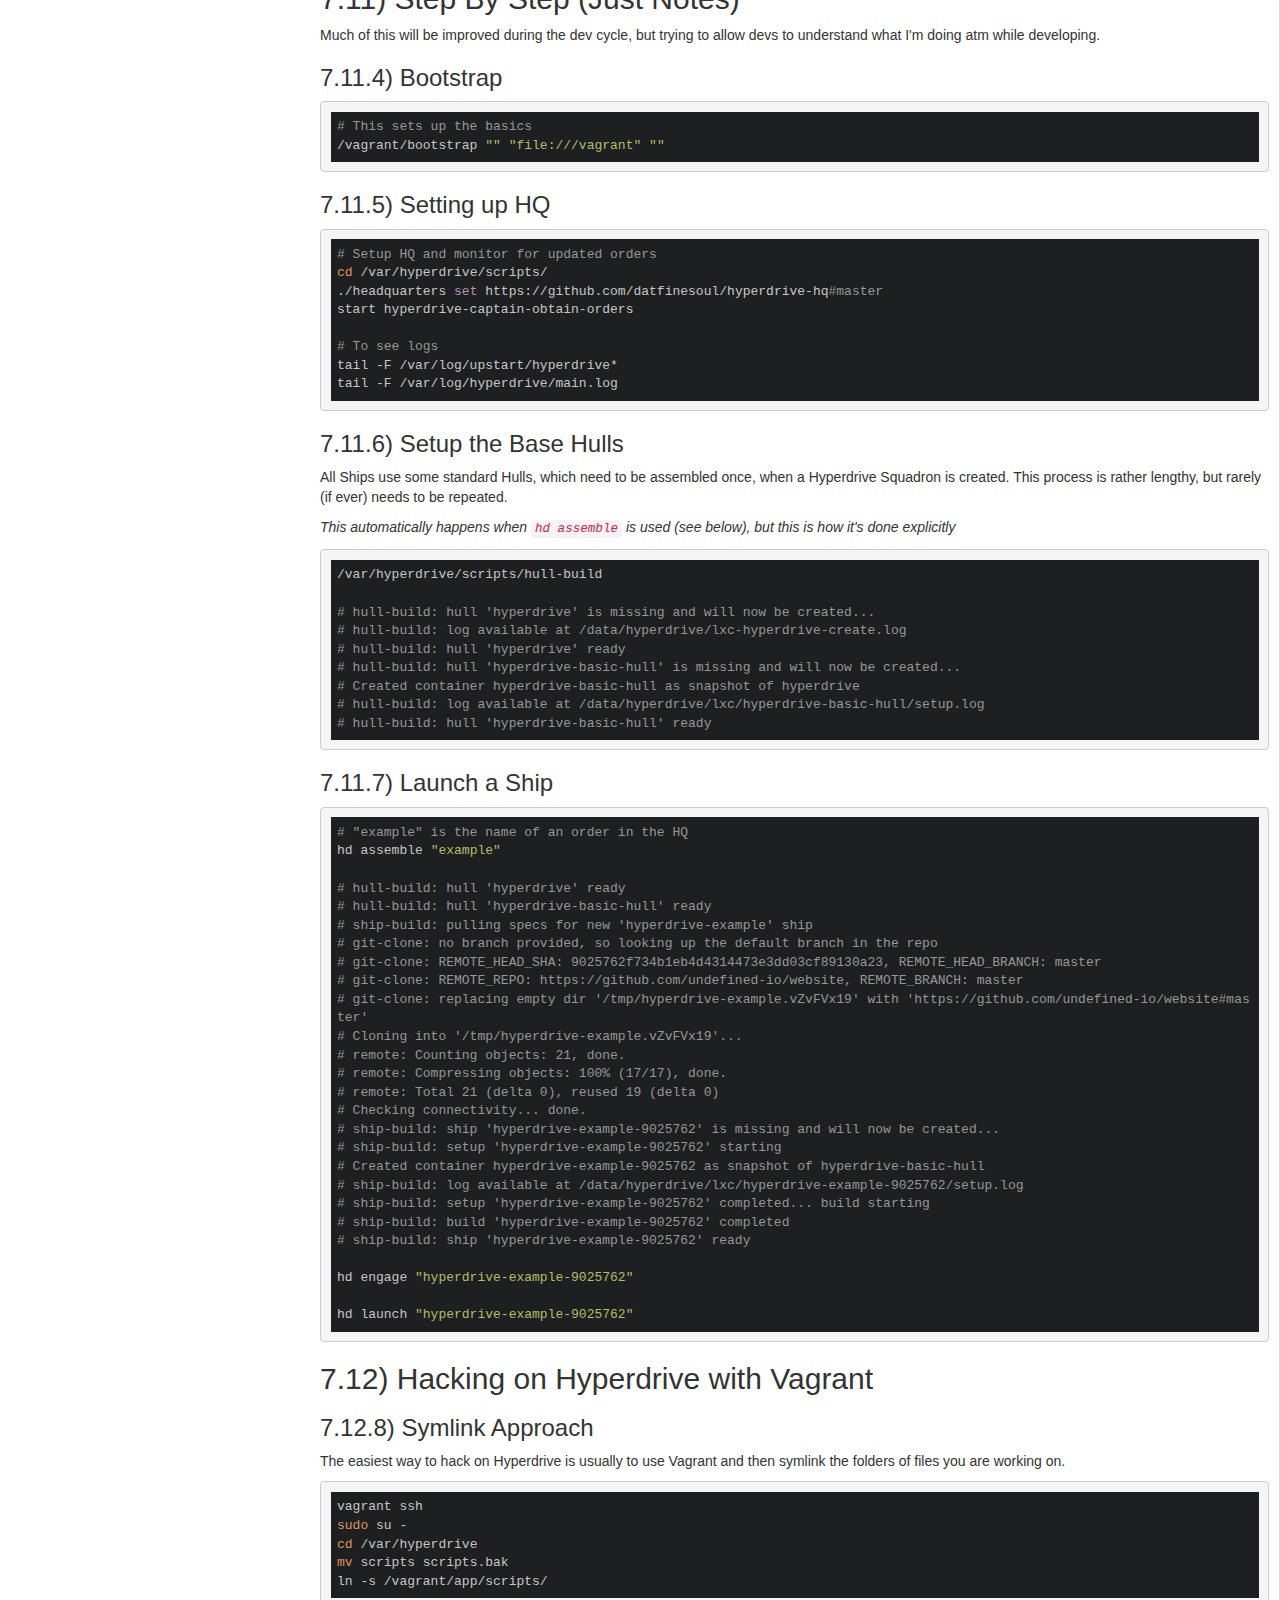
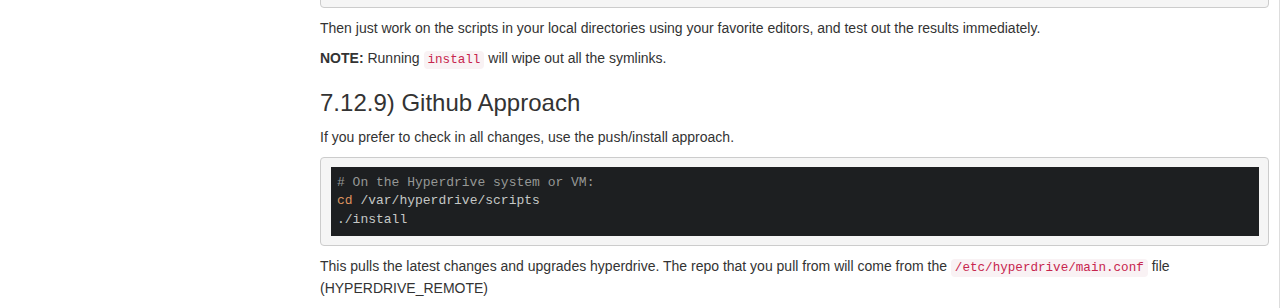
==== commit a420a206: "readme updates" ====
--- a/index.html
+++ b/index.html
@@ -64,31 +64,33 @@
 					
 					<h2><a href="#toc-14">/data/hyperdrive</a></h2>
 					
-					<h2><a href="#toc-15">/var/hyperdrive</a></h2>
-					
-					<h2><a href="#toc-16">/etc/hyperdrive</a></h2>
-					
-					<h2><a href="#toc-17">/var/log/hyperdrive</a></h2>
-					
-					<h1><a href="#toc-18">Orders</a></h1>
-					
-					<h1><a href="#toc-19">Developer Notes</a></h1>
-					
-					<h2><a href="#toc-20">Step By Step (Just Notes)</a></h2>
-					
-					<h3><a href="#toc-21">Bootstrap</a></h3>
-					
-					<h3><a href="#toc-22">Setting up HQ</a></h3>
-					
-					<h3><a href="#toc-23">Setup the Base Hulls</a></h3>
-					
-					<h3><a href="#toc-24">Launch a Ship</a></h3>
-					
-					<h2><a href="#toc-25">Hacking on Hyperdrive with Vagrant</a></h2>
-					
-					<h3><a href="#toc-26">Symlink Approach</a></h3>
-					
-					<h3><a href="#toc-27">Github Approach</a></h3>
+					<h4><a href="#toc-15"><code>.../&lt;ship-name&gt;</code></a></h4>
+					
+					<h2><a href="#toc-16">/var/hyperdrive</a></h2>
+					
+					<h2><a href="#toc-17">/etc/hyperdrive</a></h2>
+					
+					<h2><a href="#toc-18">/var/log/hyperdrive</a></h2>
+					
+					<h1><a href="#toc-19">Orders</a></h1>
+					
+					<h1><a href="#toc-20">Developer Notes</a></h1>
+					
+					<h2><a href="#toc-21">Step By Step (Just Notes)</a></h2>
+					
+					<h3><a href="#toc-22">Bootstrap</a></h3>
+					
+					<h3><a href="#toc-23">Setting up HQ</a></h3>
+					
+					<h3><a href="#toc-24">Setup the Base Hulls</a></h3>
+					
+					<h3><a href="#toc-25">Launch a Ship</a></h3>
+					
+					<h2><a href="#toc-26">Hacking on Hyperdrive with Vagrant</a></h2>
+					
+					<h3><a href="#toc-27">Symlink Approach</a></h3>
+					
+					<h3><a href="#toc-28">Github Approach</a></h3>
 					
 			</div>
 		</div>
@@ -187,32 +189,57 @@
 <h2 class="anchor" id="toc-14">/data/hyperdrive</h2>
 <p>The Hyperdrive data directory. The GIT repo lives here, and other files related to keeping track of
 Hyperdrive related stuff.</p>
-<pre><code class="hljs">|<span class="hljs-comment">-- git</span>
-|<span class="hljs-comment">-- includes</span>
+<pre><code class="hljs">|<span class="hljs-comment">-- buildpacks/</span>
+|<span class="hljs-comment">-- git/</span>
+|<span class="hljs-comment">-- headquarters</span>
+|<span class="hljs-comment">-- includes/</span>
 |<span class="hljs-comment">-- bootstrap.log</span>
-|<span class="hljs-comment">-- lxc</span>
-`<span class="hljs-comment">-- records</span>
+|<span class="hljs-comment">-- lxc/</span>
+    `<span class="hljs-comment">-- &lt;ship-name&gt;/</span>
+        |<span class="hljs-comment">-- filesystem -&gt; /var/lib/lxc/&lt;ship-name&gt;</span>
+        `<span class="hljs-comment">-- share/</span>
+            |<span class="hljs-comment">-- app/</span>
+            |<span class="hljs-comment">-- build.completed</span>
+            |<span class="hljs-comment">-- orders</span>
+            |<span class="hljs-comment">-- setup.completed</span>
+            `<span class="hljs-comment">-- setup.sh</span>
+|<span class="hljs-comment">-- order_repos</span>
+`<span class="hljs-comment">-- records/</span>
     `<span class="hljs-comment">-- system.files</span>
 </code></pre><ul>
 <li><strong>/git/</strong> - The Hyperdrive GIT repo</li>
 <li><strong>/includes/</strong> - Environment files that will be used as hyperdrive runs (after install, this is empty)</li>
 <li><strong>/bootstrap.log</strong> - Inital setup log from when the system was bootstrapped</li>
-<li><strong>/lxc/</strong> - The root of the container file system</li>
+<li><strong>/lxc/</strong> - The root of all the ship related files</li>
+<li><strong>/lxc/<ship-name>/</strong> - The root a specific ship&#39;s files</li>
 <li><strong>/records/system.files</strong> - A list of files that were installed in system folders (/etc/ /usr/bin/ ...)</li>
 </ul>
-<h2 class="anchor" id="toc-15">/var/hyperdrive</h2>
-<pre><code class="hljs">|<span class="hljs-comment">-- containers</span>
-|<span class="hljs-comment">-- nginx</span>
-|   |<span class="hljs-comment">-- hosts</span>
-|   |<span class="hljs-comment">-- proxies</span>
-|   |<span class="hljs-comment">-- overrides</span>
-|   `<span class="hljs-comment">-- upstream</span>
-|<span class="hljs-comment">-- private_keys</span>
-|<span class="hljs-comment">-- public_keys</span>
-`<span class="hljs-comment">-- scripts</span>
-    `<span class="hljs-comment">-- lib</span>
-</code></pre><ul>
-<li><strong>/containers/</strong> - The actual images of the running LXC are stored here</li>
+<h4 class="anchor" id="toc-15"><code>.../&lt;ship-name&gt;</code></h4>
+<ul>
+<li><strong>/filesystem/</strong> - a symlink to the lxc filesystem of this ship</li>
+<li><strong>/share/</strong> - directory with most of the build critical files shared on the ship</li>
+<li><strong>/share/app/</strong> - the files related to the assignment (application)</li>
+<li><strong>/share/build.completed</strong> - file created after the assignment was built</li>
+<li><strong>/share/orders</strong> - copy of the orders file used at the time of setup</li>
+<li><strong>/share/setup.completed</strong> - file created after ship setup</li>
+<li><strong>/share/setup.sh</strong> - script to setup ship and create build script</li>
+</ul>
+<h2 class="anchor" id="toc-16">/var/hyperdrive</h2>
+<pre><code class="hljs">|<span class="hljs-comment">-- locks/</span>
+|<span class="hljs-comment">-- nginx/</span>
+|   |<span class="hljs-comment">-- hosts/</span>
+|   |<span class="hljs-comment">-- proxies/</span>
+|   |<span class="hljs-comment">-- overrides/</span>
+|   `<span class="hljs-comment">-- upstream/</span>
+|<span class="hljs-comment">-- private_keys/</span>
+|<span class="hljs-comment">-- public_keys/</span>
+|<span class="hljs-comment">-- scripts/</span>
+|   |<span class="hljs-comment">-- awk/|</span>
+|   |<span class="hljs-comment">-- lib/</span>
+|   `<span class="hljs-comment">-- upstart/</span>
+`<span class="hljs-comment">-- setup/`</span>
+</code></pre><ul>
+<li><strong>/locks/</strong> - System lock files</li>
 <li><strong>/nginx/hosts/</strong> -</li>
 <li><strong>/nginx/proxies/</strong> -</li>
 <li><strong>/nginx/overrides/</strong> -</li>
@@ -220,9 +247,12 @@
 <li><strong>/private_keys/</strong> - Private keys used to access remote GIT repos</li>
 <li><strong>/public_keys/</strong> - Public keys for admiral access</li>
 <li><strong>/scripts/</strong> - The main hyperdrive scripts</li>
+<li><strong>/scripts/awk/</strong> - awk scripts used in other hyperdrive scripts</li>
 <li><strong>/scripts/lib/</strong> - Support files for the main hyperdrive scripts</li>
-</ul>
-<h2 class="anchor" id="toc-16">/etc/hyperdrive</h2>
+<li><strong>/scripts/upstart/</strong> - the upstart specific support scripts</li>
+<li><strong>/setup/</strong> - Scripts and package lists related to ship/hull builds</li>
+</ul>
+<h2 class="anchor" id="toc-17">/etc/hyperdrive</h2>
 <pre><code class="hljs">|<span class="hljs-comment">-- base_hull_name.info</span>
 `<span class="hljs-comment">-- main.conf</span>
 </code></pre><ul>
@@ -231,12 +261,13 @@
 </ul>
 <p>If the <code>base_hull_name.info</code> file is missing, a new base hull will be created, and used
 going forward.</p>
-<h2 class="anchor" id="toc-17">/var/log/hyperdrive</h2>
+<h2 class="anchor" id="toc-18">/var/log/hyperdrive</h2>
 <pre><code class="hljs">`<span class="hljs-comment">-- main.log</span>
+`<span class="hljs-comment">-- ship_builds/</span>
 </code></pre><ul>
 <li><strong>/main.log</strong> - The master log file, that captures all hyperdrive related messages</li>
 </ul>
-<h1 class="anchor" id="toc-18">Orders</h1>
+<h1 class="anchor" id="toc-19">Orders</h1>
 <p>The <code>orders</code> file is used to configure environment variables specific to the app and Hyperdrive.</p>
 <table class="table table-condensed table-hover">
 <thead>
@@ -268,27 +299,27 @@
 </tr>
 </tbody>
 </table>
-<h1 class="anchor" id="toc-19">Developer Notes</h1>
+<h1 class="anchor" id="toc-20">Developer Notes</h1>
 <p>If you are using the provided <code>Vagrantfile</code>, your box will have the working copy of hyperdrive
 located at <code>/vagrant</code> on your VM. This comes in handy, for testing changes prior to them being installed.</p>
-<h2 class="anchor" id="toc-20">Step By Step (Just Notes)</h2>
+<h2 class="anchor" id="toc-21">Step By Step (Just Notes)</h2>
 <p>Much of this will be improved during the dev cycle, but trying to allow devs to understand what I&#39;m
 doing atm while developing.</p>
-<h3 class="anchor" id="toc-21">Bootstrap</h3>
+<h3 class="anchor" id="toc-22">Bootstrap</h3>
 <pre><code class="hljs lang-bash"><span class="hljs-comment"># This sets up the basics</span>
-/vagrant/bootstrap <span class="hljs-string">""</span> <span class="hljs-string">""</span> <span class="hljs-string">"file:///vagrant"</span> <span class="hljs-string">""</span>
-</code></pre>
-<h3 class="anchor" id="toc-22">Setting up HQ</h3>
+/vagrant/bootstrap <span class="hljs-string">""</span> <span class="hljs-string">"file:///vagrant"</span> <span class="hljs-string">""</span>
+</code></pre>
+<h3 class="anchor" id="toc-23">Setting up HQ</h3>
 <pre><code class="hljs lang-bash"><span class="hljs-comment"># Setup HQ and monitor for updated orders</span>
 <span class="hljs-built_in">cd</span> /var/hyperdrive/scripts/
 ./headquarters <span class="hljs-keyword">set</span> https://github.com/datfinesoul/hyperdrive-hq<span class="hljs-comment">#master</span>
 start hyperdrive-captain-obtain-orders
 
 <span class="hljs-comment"># To see logs</span>
-<span class="hljs-built_in">tail</span> -F /var/log/upstart/hyperdrive*
-<span class="hljs-built_in">tail</span> -F /var/log/hyperdrive/main.log
-</code></pre>
-<h3 class="anchor" id="toc-23">Setup the Base Hulls</h3>
+tail -F /var/log/upstart/hyperdrive*
+tail -F /var/log/hyperdrive/main.log
+</code></pre>
+<h3 class="anchor" id="toc-24">Setup the Base Hulls</h3>
 <p>All Ships use some standard Hulls, which need to be assembled once, when a Hyperdrive
 Squadron is created.  This process is rather lengthy, but rarely (if ever) needs to be repeated.</p>
 <p><em>This automatically happens when <code>hd assemble</code> is used (see below), but this is how it&#39;s done
@@ -303,7 +334,7 @@
 <span class="hljs-comment"># hull-build: log available at /data/hyperdrive/lxc/hyperdrive-basic-hull/setup.log</span>
 <span class="hljs-comment"># hull-build: hull 'hyperdrive-basic-hull' ready</span>
 </code></pre>
-<h3 class="anchor" id="toc-24">Launch a Ship</h3>
+<h3 class="anchor" id="toc-25">Launch a Ship</h3>
 <pre><code class="hljs lang-bash"><span class="hljs-comment"># "example" is the name of an order in the HQ</span>
 hd assemble <span class="hljs-string">"example"</span>
 
@@ -331,18 +362,18 @@
 
 hd launch <span class="hljs-string">"hyperdrive-example-9025762"</span>
 </code></pre>
-<h2 class="anchor" id="toc-25">Hacking on Hyperdrive with Vagrant</h2>
-<h3 class="anchor" id="toc-26">Symlink Approach</h3>
+<h2 class="anchor" id="toc-26">Hacking on Hyperdrive with Vagrant</h2>
+<h3 class="anchor" id="toc-27">Symlink Approach</h3>
 <p>The easiest way to hack on Hyperdrive is usually to use Vagrant and then symlink the folders of files you are working on.</p>
 <pre><code class="hljs lang-bash">vagrant ssh
 <span class="hljs-built_in">sudo</span> su -
 <span class="hljs-built_in">cd</span> /var/hyperdrive
 <span class="hljs-built_in">mv</span> scripts scripts.bak
-<span class="hljs-built_in">ln</span> <span class="hljs-operator">-s</span> /vagrant/app/scripts/
+ln <span class="hljs-operator">-s</span> /vagrant/app/scripts/
 </code></pre>
 <p>Then just work on the scripts in your local directories using your favorite editors, and test out the results immediately.</p>
 <p><strong>NOTE:</strong> Running <code>install</code> will wipe out all the symlinks.</p>
-<h3 class="anchor" id="toc-27">Github Approach</h3>
+<h3 class="anchor" id="toc-28">Github Approach</h3>
 <p>If you prefer to check in all changes, use the push/install approach.</p>
 <pre><code class="hljs lang-bash"><span class="hljs-comment"># On the Hyperdrive system or VM:</span>
 <span class="hljs-built_in">cd</span> /var/hyperdrive/scripts
